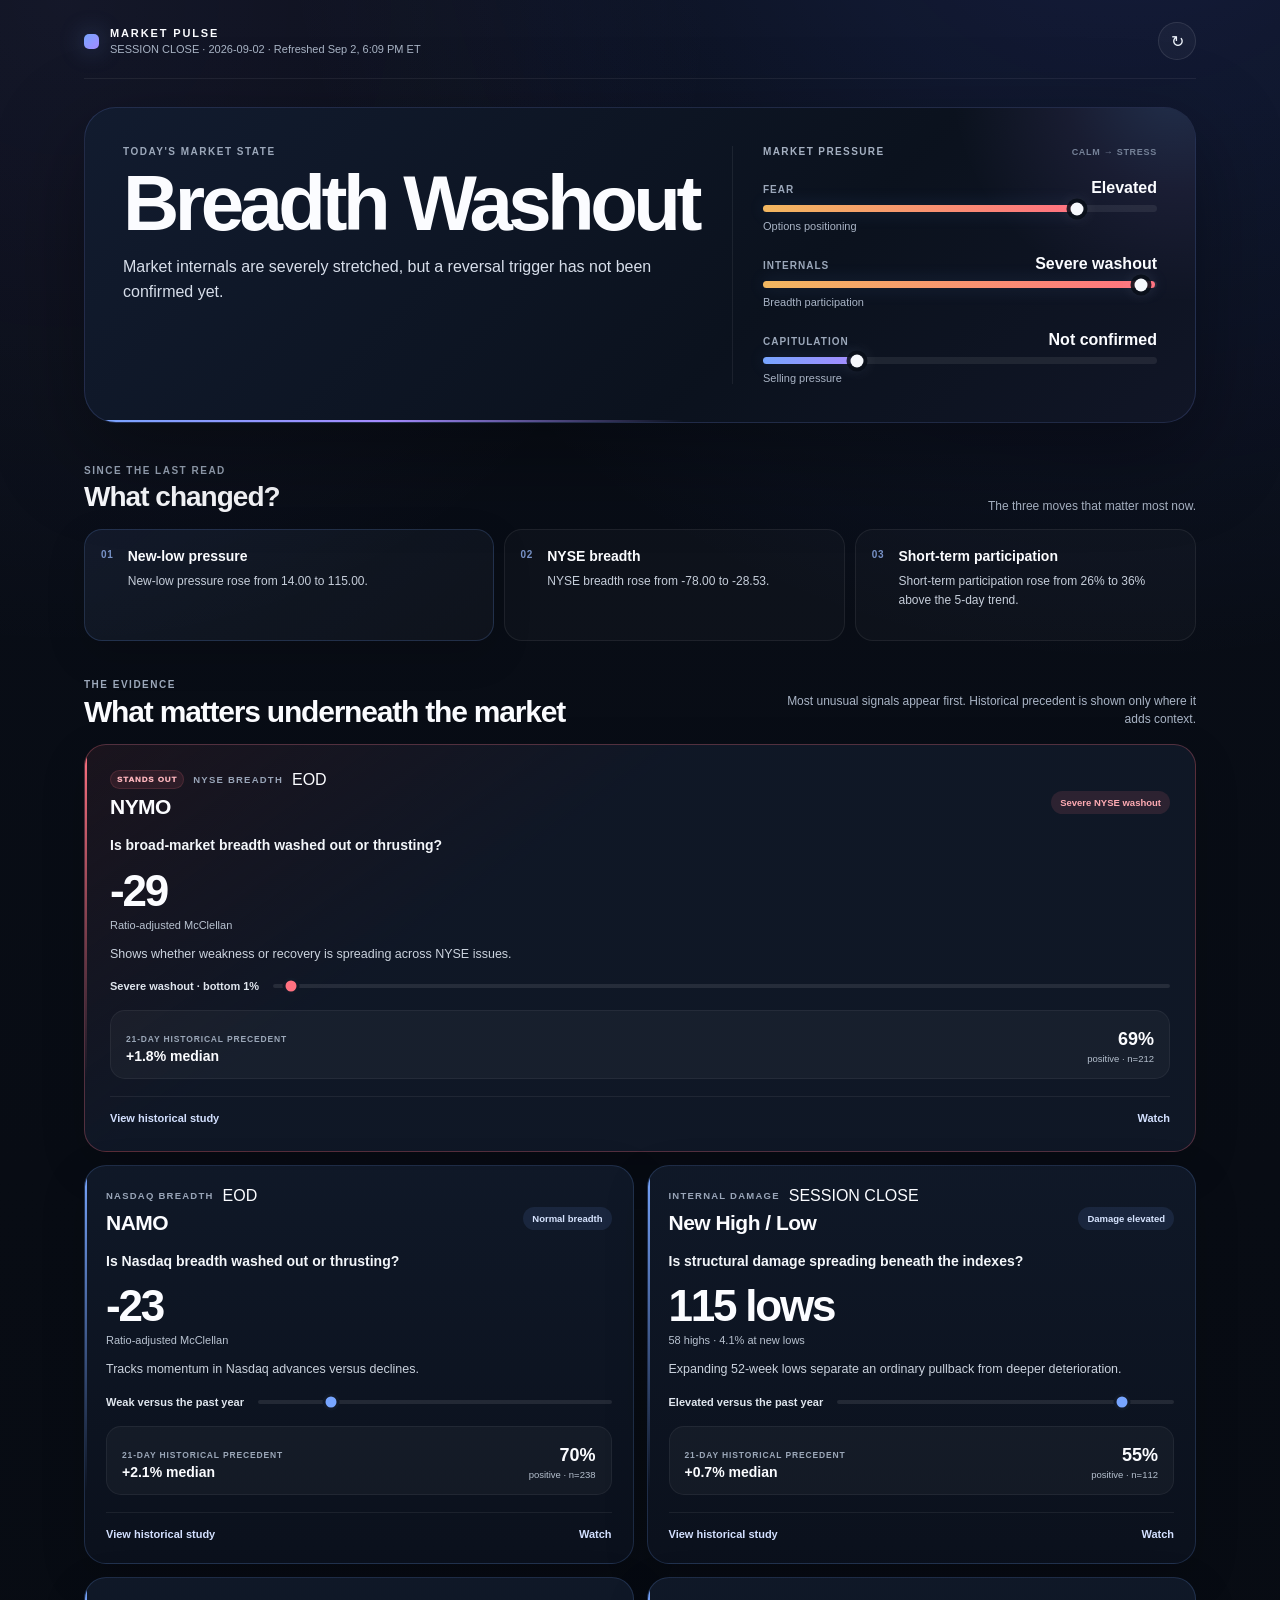
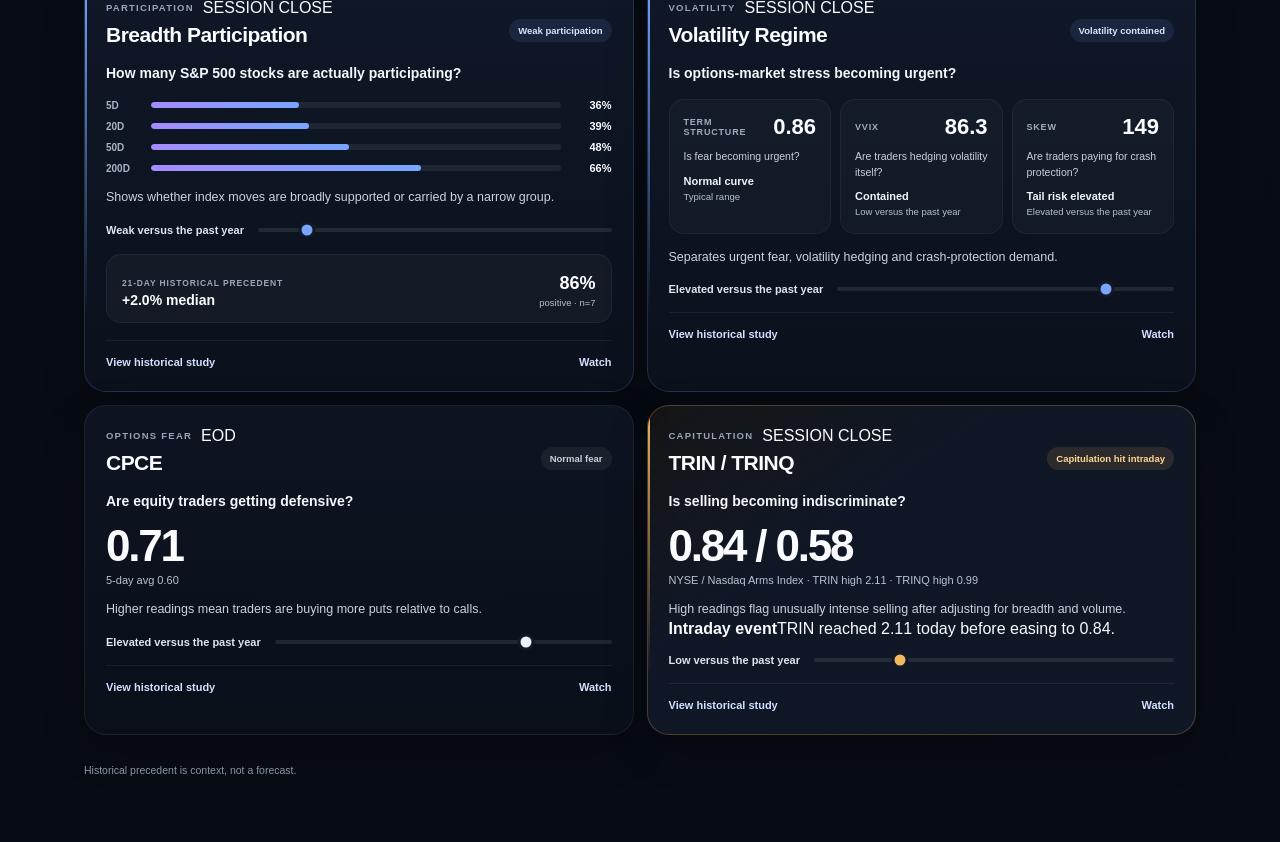
==== index.html @ 2173ebf5 "Show current-session freshness in Market Pulse" ====
<!doctype html>
<html lang="en">
<head>
<meta charset="utf-8">
<meta name="viewport" content="width=device-width,initial-scale=1,viewport-fit=cover">
<meta name="theme-color" content="#080c14">
<title>Market Pulse</title>
<link rel="stylesheet" href="pulse-v5.css?v=3">
</head>
<body>
<div class="shell">
<header class="topbar">
  <div class="brand-wrap">
    <div class="brand-mark" aria-hidden="true"></div>
    <div>
      <div class="brand">MARKET PULSE</div>
      <div id="asOf" class="asof">Loading current-session signal set…</div>
    </div>
  </div>
  <button id="refresh" class="refresh" type="button" aria-label="Refresh market data">↻</button>
</header>

<main>
  <section class="market-core">
    <div class="core-copy">
      <div class="kicker">TODAY'S MARKET STATE</div>
      <h1 id="stateName" class="state-name">Reading market internals…</h1>
      <p id="stateSummary" class="state-summary">Synthesizing fear, breadth and selling pressure.</p>
    </div>
    <div class="core-map-wrap">
      <div class="core-map-head"><span>MARKET PRESSURE</span><small>CALM → STRESS</small></div>
      <div id="pressureMap" class="pressure-map"></div>
    </div>
  </section>

  <section class="change-section">
    <div class="section-head compact-head">
      <div><div class="kicker">SINCE THE LAST READ</div><h2>What changed?</h2></div>
      <p>The three moves that matter most now.</p>
    </div>
    <div id="changedList" class="change-list"></div>
  </section>

  <section class="signals-head">
    <div>
      <div class="kicker">THE EVIDENCE</div>
      <h2>What matters underneath the market</h2>
    </div>
    <p>Most unusual signals appear first. Historical precedent is shown only where it adds context.</p>
  </section>

  <section id="signalBoard" class="signal-board" aria-live="polite"></section>

  <section id="historyDrawer" class="history-drawer" hidden>
    <button id="historyClose" class="history-close" type="button" aria-label="Close historical study">×</button>
    <div class="history-sheet" id="historyContent"></div>
  </section>
</main>

<footer>Historical precedent is context, not a forecast.</footer>
</div>
<script src="pulse-v5.js?v=3" defer></script>
<script src="live-ui.js?v=1" defer></script>
</body>
</html>
---- pulse-v5.css ----
:root{--bg:#080c14;--surface:#0e1522;--surface2:#111b2b;--line:rgba(255,255,255,.10);--line2:rgba(255,255,255,.065);--text:#fbfcff;--soft:#d7deea;--muted:#aab5c6;--faint:#7f8b9d;--blue:#77a5ff;--violet:#a58bff;--cyan:#5ed6e8;--green:#4fd2aa;--amber:#f2b75f;--red:#ff7180;--shadow:0 30px 90px rgba(0,0,0,.34)}*{box-sizing:border-box}html{font-family:Inter,ui-sans-serif,-apple-system,BlinkMacSystemFont,"Segoe UI",sans-serif;background:var(--bg);color:var(--text);-webkit-font-smoothing:antialiased}body{margin:0;min-height:100vh;background:radial-gradient(circle at 88% -8%,rgba(82,109,255,.16),transparent 30%),radial-gradient(circle at 5% 0%,rgba(165,139,255,.075),transparent 24%),linear-gradient(180deg,#090e18 0%,#080c14 48%,#070b12 100%)}button{font:inherit}.shell{width:min(1160px,100%);margin:auto;padding:20px 24px 64px}.topbar{display:flex;justify-content:space-between;align-items:center;padding:2px 0 18px;border-bottom:1px solid var(--line2)}.brand-wrap{display:flex;align-items:center;gap:11px}.brand-mark{width:15px;height:15px;border-radius:5px;background:linear-gradient(135deg,var(--blue),var(--violet));box-shadow:0 0 24px rgba(119,165,255,.36)}.brand{font-size:11px;font-weight:900;letter-spacing:.17em}.asof{font-size:11px;color:var(--muted);margin-top:4px}.refresh{width:38px;height:38px;border-radius:50%;border:1px solid var(--line);background:rgba(255,255,255,.035);color:#eef3fb;cursor:pointer}.refresh:hover{background:rgba(255,255,255,.075)}.kicker{font-size:10px;font-weight:900;letter-spacing:.15em;color:#9ca8ba;text-transform:uppercase}.market-core{position:relative;display:grid;grid-template-columns:minmax(0,1.15fr) minmax(330px,.85fr);gap:34px;margin:28px 0 18px;padding:38px;border:1px solid rgba(130,157,255,.17);border-radius:32px;background:linear-gradient(135deg,rgba(18,28,48,.98),rgba(11,18,30,.99) 62%,rgba(17,22,39,.98));box-shadow:var(--shadow);overflow:hidden}.market-core:before{content:"";position:absolute;width:460px;height:460px;border-radius:50%;right:-210px;top:-260px;background:radial-gradient(circle,rgba(119,165,255,.20),rgba(165,139,255,.08) 35%,transparent 69%);pointer-events:none}.market-core:after{content:"";position:absolute;left:0;bottom:0;width:54%;height:2px;background:linear-gradient(90deg,var(--blue),var(--violet),transparent)}.core-copy,.core-map-wrap{position:relative;z-index:1}.state-name{margin:10px 0 14px;font-size:clamp(48px,6.6vw,78px);line-height:.93;letter-spacing:-.058em;font-weight:790;max-width:720px}.state-summary{margin:0;max-width:700px;color:#d7deea;font-size:16px;line-height:1.6}.core-map-wrap{align-self:center;padding-left:30px;border-left:1px solid var(--line2)}.core-map-head{display:flex;justify-content:space-between;align-items:center;margin-bottom:22px}.core-map-head>span{font-size:10px;font-weight:900;letter-spacing:.14em;color:#a5b0c1}.core-map-head small{font-size:9px;font-weight:800;letter-spacing:.08em;color:#758197}.pressure-map{display:grid;gap:23px}.pressure-dim{display:grid;gap:8px}.pressure-line{display:flex;justify-content:space-between;gap:18px;align-items:baseline}.pressure-line span{font-size:10px;font-weight:900;letter-spacing:.10em;color:#9ca8ba}.pressure-line strong{font-size:16px;font-weight:800}.pressure-track{position:relative;height:7px;border-radius:999px;background:rgba(255,255,255,.075)}.pressure-track i{position:absolute;inset:0 auto 0 0;border-radius:inherit;background:linear-gradient(90deg,var(--blue),var(--violet));box-shadow:0 0 18px rgba(119,165,255,.16)}.pressure-dim.hot .pressure-track i{background:linear-gradient(90deg,var(--amber),var(--red))}.pressure-dim.warm .pressure-track i{background:linear-gradient(90deg,var(--blue),var(--amber))}.pressure-track b{position:absolute;top:50%;width:13px;height:13px;border-radius:50%;transform:translate(-50%,-50%);background:#f6f8fc;box-shadow:0 0 0 4px rgba(9,14,24,.88),0 0 18px rgba(255,255,255,.22)}.pressure-dim small{font-size:11px;color:var(--muted)}.change-section{margin:0 0 34px;padding:24px 0 4px}.section-head{display:flex;justify-content:space-between;align-items:end;gap:24px;margin-bottom:16px}.section-head h2{margin:5px 0 0;font-size:28px;letter-spacing:-.035em}.section-head p{margin:0;color:var(--muted);font-size:12px}.change-list{display:grid;grid-template-columns:1.2fr 1fr 1fr;gap:10px}.change-row{display:flex;gap:14px;min-height:112px;padding:17px 16px;border:1px solid var(--line2);border-radius:18px;background:rgba(255,255,255,.025)}.change-row.primary-change{border-color:rgba(119,165,255,.18);background:linear-gradient(145deg,rgba(119,165,255,.075),rgba(255,255,255,.026));box-shadow:0 14px 38px rgba(0,0,0,.15)}.change-index{font-size:10px;font-weight:900;letter-spacing:.08em;color:#7892c7;padding-top:2px}.change-row strong{display:block;font-size:14px;line-height:1.32}.change-row p{margin:7px 0 0;color:#c6ceda;font-size:12px;line-height:1.55}.signals-head{display:flex;justify-content:space-between;align-items:end;gap:24px;margin:6px 0 15px}.signals-head h2{margin:5px 0 0;font-size:30px;letter-spacing:-.04em}.signals-head p{margin:0;max-width:430px;color:var(--muted);font-size:12px;line-height:1.55;text-align:right}.signal-board{display:grid;grid-template-columns:repeat(2,minmax(0,1fr));gap:13px}.signal-module{position:relative;padding:21px;border:1px solid var(--line2);border-radius:22px;background:linear-gradient(180deg,rgba(16,25,41,.96),rgba(11,17,29,.98));overflow:hidden;box-shadow:0 15px 45px rgba(0,0,0,.16);transition:transform .2s ease,border-color .2s ease,background .2s ease}.signal-module:hover{transform:translateY(-1px);border-color:var(--line)}.signal-module.normal{background:linear-gradient(180deg,rgba(15,23,37,.82),rgba(10,16,27,.90))}.signal-module.watch{border-color:rgba(119,165,255,.18)}.signal-module.extreme{border-color:rgba(242,183,95,.25);background:linear-gradient(145deg,rgba(242,183,95,.065),rgba(16,24,39,.97) 36%)}.signal-module.severe{border-color:rgba(255,113,128,.28);background:linear-gradient(145deg,rgba(255,113,128,.075),rgba(16,24,39,.97) 36%)}.signal-module[data-rank="0"].severe,.signal-module[data-rank="0"].extreme{grid-column:1/-1;padding:25px}.signal-module:after{content:"";position:absolute;left:0;top:0;bottom:0;width:2px;background:transparent}.signal-module.watch:after{background:linear-gradient(var(--blue),transparent 82%)}.signal-module.extreme:after{background:linear-gradient(var(--amber),transparent 82%)}.signal-module.severe:after{background:linear-gradient(var(--red),transparent 82%)}.module-topline{min-height:18px;display:flex;align-items:center;gap:9px;margin-bottom:2px}.module-label{font-size:9.5px;font-weight:900;letter-spacing:.13em;color:#99a5b8;text-transform:uppercase}.priority-tag{font-size:8px;font-weight:950;letter-spacing:.11em;color:#ffe0a5;padding:4px 6px;border-radius:999px;background:rgba(242,183,95,.10);border:1px solid rgba(242,183,95,.13)}.severe .priority-tag{color:#ffb7be;background:rgba(255,113,128,.10);border-color:rgba(255,113,128,.14)}.module-head{display:flex;justify-content:space-between;align-items:flex-start;gap:14px}.module-head h3{margin:4px 0 0;font-size:21px;letter-spacing:-.025em}.module-state{font-size:9.5px;font-weight:900;padding:6px 9px;border-radius:999px;background:rgba(255,255,255,.055);color:#c6d0dd;white-space:nowrap}.module-state.watch{background:rgba(119,165,255,.11);color:#d7e4ff}.module-state.extreme{background:rgba(242,183,95,.12);color:#ffd793}.module-state.severe{background:rgba(255,113,128,.12);color:#ffabb3}.module-question{margin-top:17px;color:#f3f6fa;font-size:14px;font-weight:760;line-height:1.4}.signal-reading{margin-top:15px}.signal-reading strong{display:block;font-size:44px;line-height:.93;letter-spacing:-.05em}.signal-reading span{display:block;margin-top:7px;color:#b9c3d1;font-size:11px}.module-insight{margin:14px 0 0;color:#cbd3de;font-size:12.5px;line-height:1.55}.rarity{display:grid;grid-template-columns:auto 1fr;gap:14px;align-items:center;margin-top:16px}.rarity span{font-size:11px;font-weight:800;color:#e0e6ee}.rarity i{position:relative;height:4px;border-radius:999px;background:rgba(255,255,255,.09)}.rarity b{position:absolute;top:50%;width:11px;height:11px;border-radius:50%;transform:translate(-50%,-50%);background:#edf3fb;box-shadow:0 0 0 3px #111927}.watch .rarity b{background:var(--blue)}.extreme .rarity b{background:var(--amber)}.severe .rarity b{background:var(--red)}.precedent-teaser{display:grid;grid-template-columns:1fr auto;align-items:end;gap:14px;margin-top:18px;padding:14px 15px;border-radius:15px;background:rgba(255,255,255,.035);border:1px solid rgba(255,255,255,.055)}.precedent-teaser span{display:block;font-size:8.5px;font-weight:900;letter-spacing:.10em;color:#9ba7b8}.precedent-teaser strong{display:block;margin-top:4px;font-size:14px}.precedent-hit{text-align:right}.precedent-hit strong{font-size:18px}.precedent-hit small{display:block;margin-top:3px;font-size:9.5px;color:#b5c0ce}.module-actions{display:flex;justify-content:space-between;gap:14px;margin-top:17px;padding-top:13px;border-top:1px solid var(--line2)}.module-actions button{border:0;background:transparent;padding:2px 0;color:#d3e0ff;font-size:11px;font-weight:850;cursor:pointer}.module-actions button:hover{color:#fff}.watch-action.active{color:var(--green)}.breadth-ladder{display:grid;gap:9px;margin-top:16px}.breadth-ladder>div{display:grid;grid-template-columns:36px 1fr 42px;gap:9px;align-items:center}.breadth-ladder span{font-size:10px;font-weight:800;color:#a8b3c3}.breadth-ladder strong{text-align:right;font-size:11px}.mini-track{height:6px;border-radius:999px;background:rgba(255,255,255,.075);overflow:hidden}.mini-track i{display:block;height:100%;border-radius:inherit;background:linear-gradient(90deg,var(--violet),var(--blue))}.vol-cells{display:grid;grid-template-columns:repeat(3,1fr);gap:9px;margin-top:16px}.vol-cell{padding:14px;border-radius:15px;background:rgba(255,255,255,.028);border:1px solid rgba(255,255,255,.05)}.vol-cell-top{display:flex;justify-content:space-between;gap:10px;align-items:center}.vol-cell-top span{font-size:9px;font-weight:900;letter-spacing:.09em;color:#a0acbd}.vol-cell-top strong{font-size:22px}.vol-copy p{margin:9px 0 10px;color:#c7d0dc;font-size:10.5px;line-height:1.45}.vol-state{font-size:11px;font-weight:850;color:#f1f4f8}.vol-cell small{display:block;margin-top:4px;color:#b6c0ce;font-size:9.5px;line-height:1.35}.history-drawer{position:fixed;inset:0;z-index:50;padding:18px;overflow:auto;background:rgba(4,7,12,.80);backdrop-filter:blur(13px)}.history-sheet{width:min(920px,100%);margin:56px auto 28px;padding:28px;border:1px solid var(--line);border-radius:26px;background:#101827;box-shadow:0 35px 100px rgba(0,0,0,.52)}.history-close{position:fixed;top:17px;right:17px;width:40px;height:40px;border-radius:50%;border:1px solid var(--line);background:#141d2d;color:#fff;cursor:pointer}.drawer-kicker,.study-kicker{font-size:9px;font-weight:900;letter-spacing:.14em;color:#a0acbd}.history-sheet h2{margin:7px 0 8px;font-size:36px;letter-spacing:-.04em}.drawer-intro,.study-block>p{color:#c4ccd8;font-size:12px;line-height:1.6}.study-block{margin-top:24px;padding-top:22px;border-top:1px solid var(--line)}.study-grid{display:grid;grid-template-columns:repeat(4,1fr);gap:10px;margin-top:14px}.study-cell{padding:14px;border-radius:15px;background:rgba(255,255,255,.035);border:1px solid rgba(255,255,255,.06)}.study-cell span,.study-cell small{display:block}.study-cell span{font-size:8.5px;font-weight:900;letter-spacing:.09em;color:#a4afc0}.study-cell strong{display:block;margin:7px 0;font-size:24px}.study-cell small{margin-top:3px;color:#b7c1cf;font-size:9.5px;line-height:1.5}.episode-note{margin-top:12px;color:#98a5b7;font-size:9.5px}.drawer-open{overflow:hidden}footer{padding:28px 0 0;color:#8f9bac;font-size:10.5px;line-height:1.5}@media(max-width:880px){.market-core{grid-template-columns:1fr;gap:26px}.core-map-wrap{padding:24px 0 0;border-left:0;border-top:1px solid var(--line2)}.change-list{grid-template-columns:1fr}.signal-board{grid-template-columns:1fr}.signal-module[data-rank="0"].severe,.signal-module[data-rank="0"].extreme{grid-column:auto}.signals-head{align-items:flex-start;flex-direction:column;gap:8px}.signals-head p{text-align:left}}@media(max-width:680px){.shell{padding:14px 12px 44px}.topbar{padding-bottom:14px}.market-core{margin-top:16px;padding:23px 18px 21px;border-radius:23px;gap:23px}.state-name{font-size:46px;margin-top:9px}.state-summary{font-size:14px;line-height:1.55}.core-map-wrap{padding-top:20px}.core-map-head{margin-bottom:18px}.pressure-map{gap:18px}.pressure-line strong{font-size:15px}.pressure-dim small{font-size:10.5px}.change-section{margin-bottom:26px;padding-top:18px}.compact-head{align-items:flex-start;flex-direction:column;gap:4px}.section-head h2{font-size:26px}.section-head p{font-size:11px}.change-list{gap:8px}.change-row{min-height:auto;padding:13px 12px;border-radius:15px}.change-row strong{font-size:13.5px}.change-row p{font-size:11.5px;margin-top:5px}.signals-head{margin-bottom:12px}.signals-head h2{font-size:25px;line-height:1.08}.signals-head p{font-size:11.5px}.signal-board{gap:10px}.signal-module,.signal-module[data-rank="0"].severe,.signal-module[data-rank="0"].extreme{padding:17px 15px;border-radius:19px}.module-head h3{font-size:20px}.module-state{font-size:9px;padding:6px 8px}.module-question{font-size:13.5px;margin-top:14px}.signal-reading{margin-top:14px}.signal-reading strong{font-size:40px}.signal-reading span{font-size:10.5px}.module-insight{font-size:12px;line-height:1.5}.rarity{grid-template-columns:1fr;gap:8px}.rarity span{font-size:10.5px}.precedent-teaser{padding:12px}.precedent-teaser strong{font-size:13px}.vol-cells{grid-template-columns:1fr;gap:0;border-top:1px solid var(--line2);border-bottom:1px solid var(--line2)}.vol-cell{display:grid;grid-template-columns:1fr;padding:14px 0;border:0;border-radius:0;background:transparent}.vol-cell+.vol-cell{border-top:1px solid var(--line2)}.vol-cell-top span{font-size:9px}.vol-cell-top strong{font-size:23px}.vol-copy p{margin:6px 0 7px;font-size:11px}.vol-state{font-size:11.5px}.vol-cell small{font-size:10px}.module-actions button{font-size:11px}.history-drawer{padding:8px}.history-sheet{margin-top:50px;padding:20px 14px;border-radius:20px}.history-sheet h2{font-size:30px}.study-grid{grid-template-columns:repeat(2,1fr)}footer{padding-top:22px;font-size:10px}}
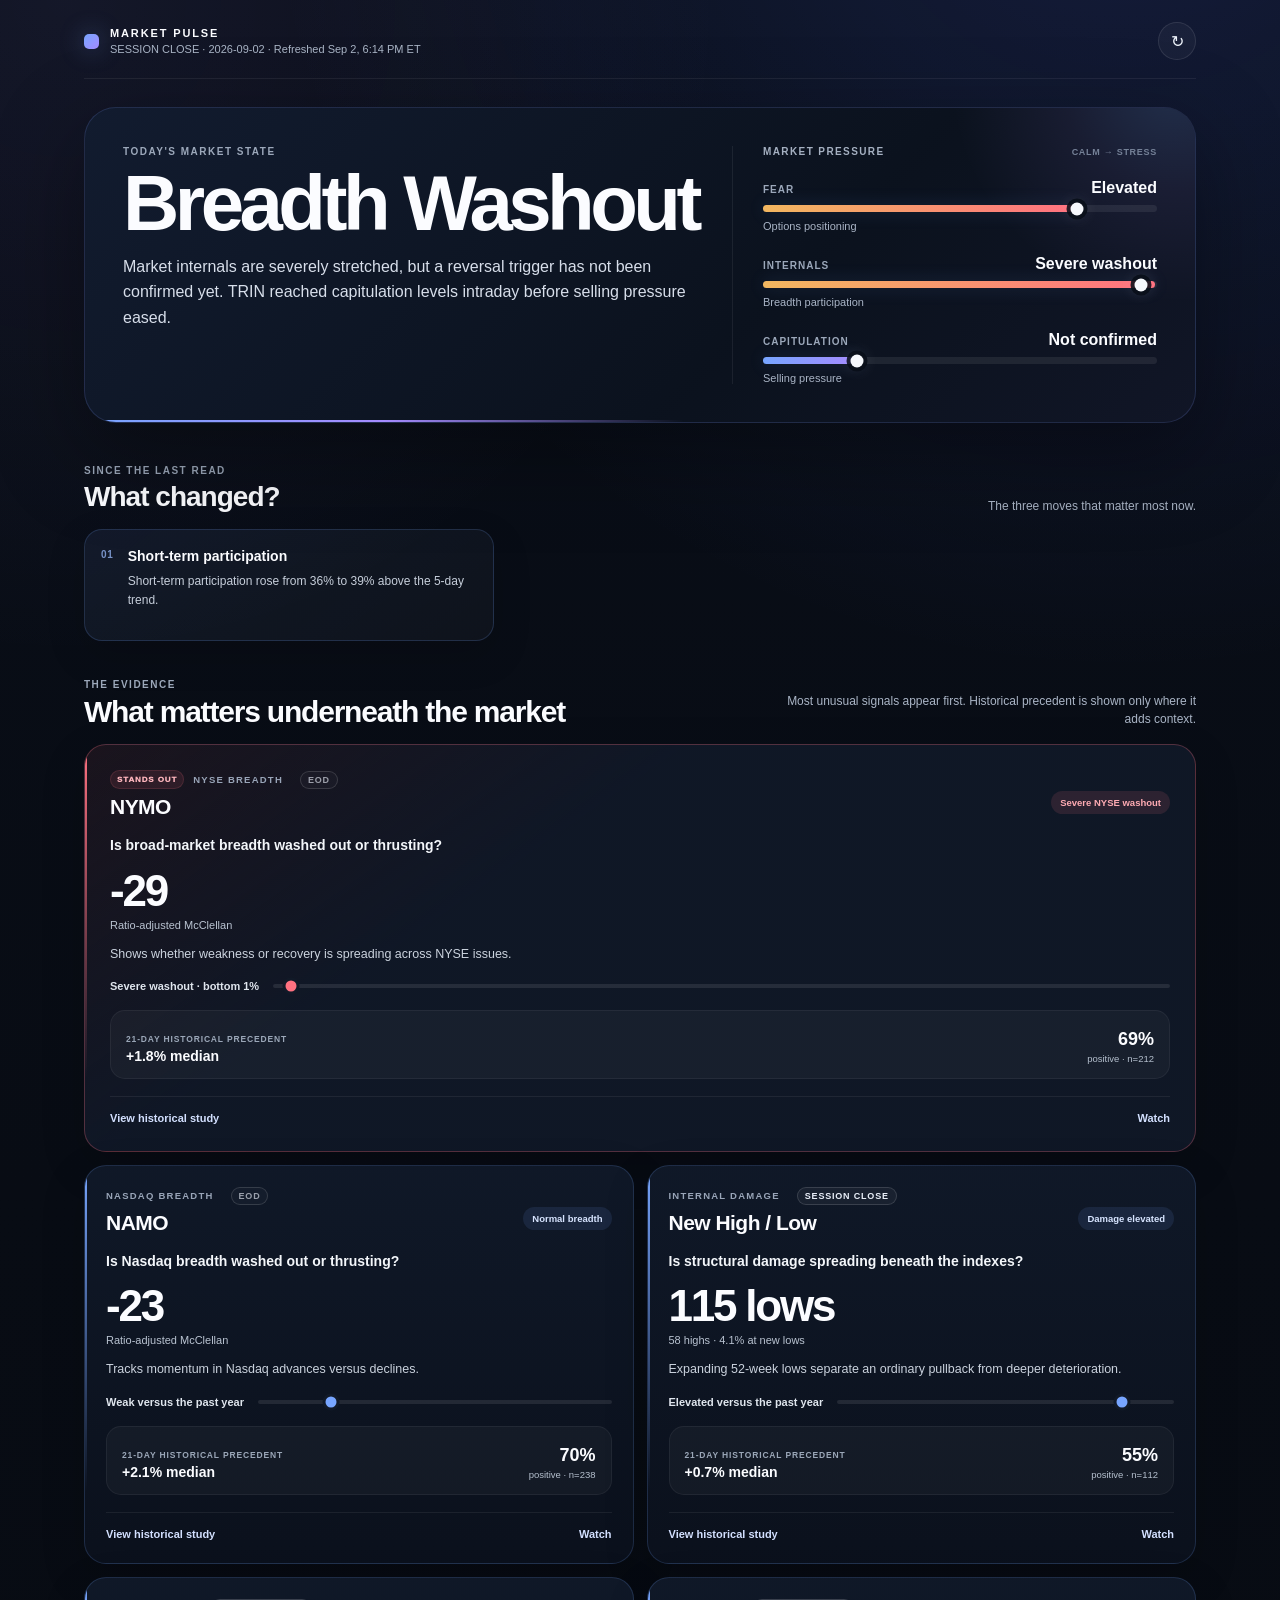
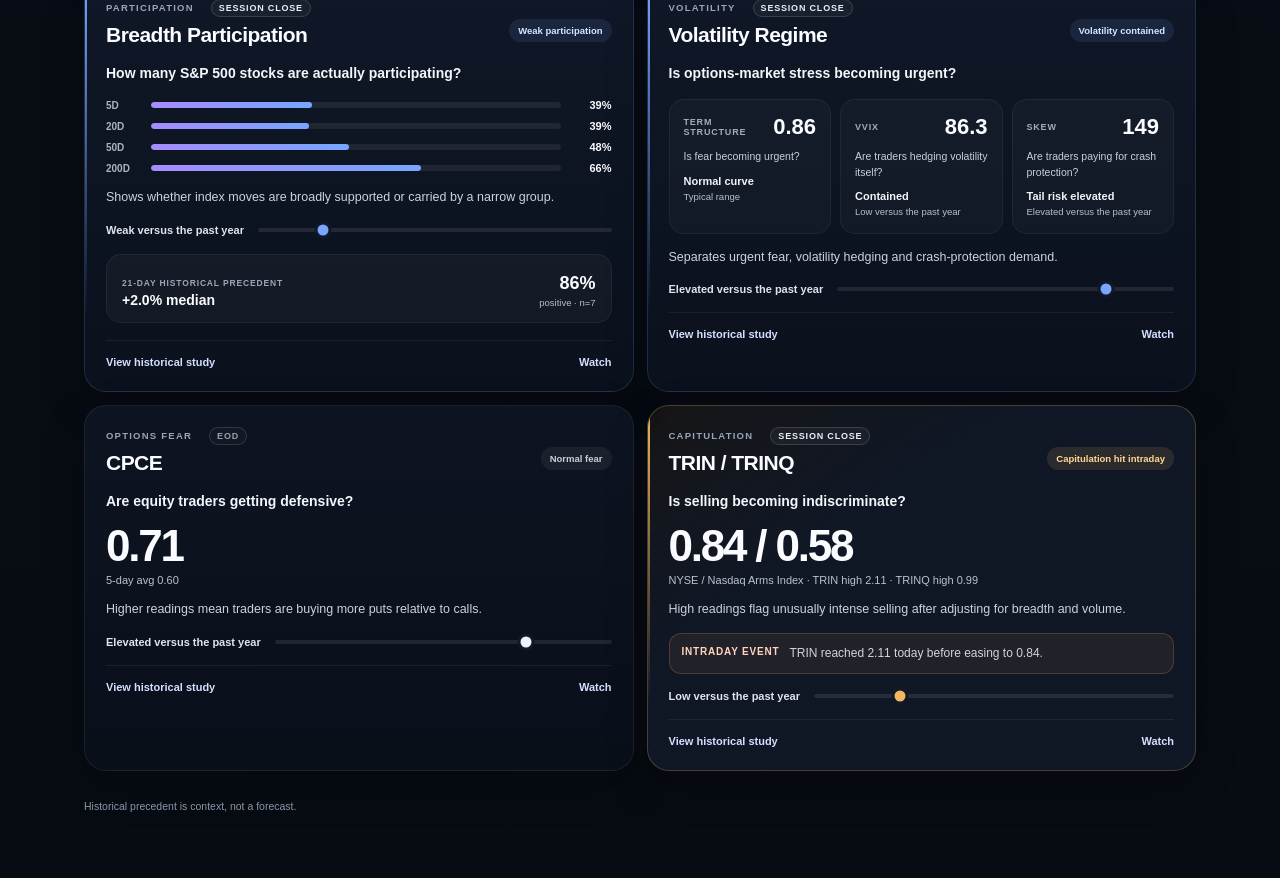
==== commit 803ac0a7: "Add configurable Cloudflare live endpoint" ====
--- a/index.html
+++ b/index.html
@@ -4,6 +4,7 @@
 <meta charset="utf-8">
 <meta name="viewport" content="width=device-width,initial-scale=1,viewport-fit=cover">
 <meta name="theme-color" content="#080c14">
+<meta name="market-pulse-live-endpoint" content="">
 <title>Market Pulse</title>
 <link rel="stylesheet" href="pulse-v5.css?v=3">
 </head>
@@ -60,6 +61,6 @@
 <footer>Historical precedent is context, not a forecast.</footer>
 </div>
 <script src="pulse-v5.js?v=3" defer></script>
-<script src="live-ui.js?v=1" defer></script>
+<script src="live-ui.js?v=2" defer></script>
 </body>
 </html>
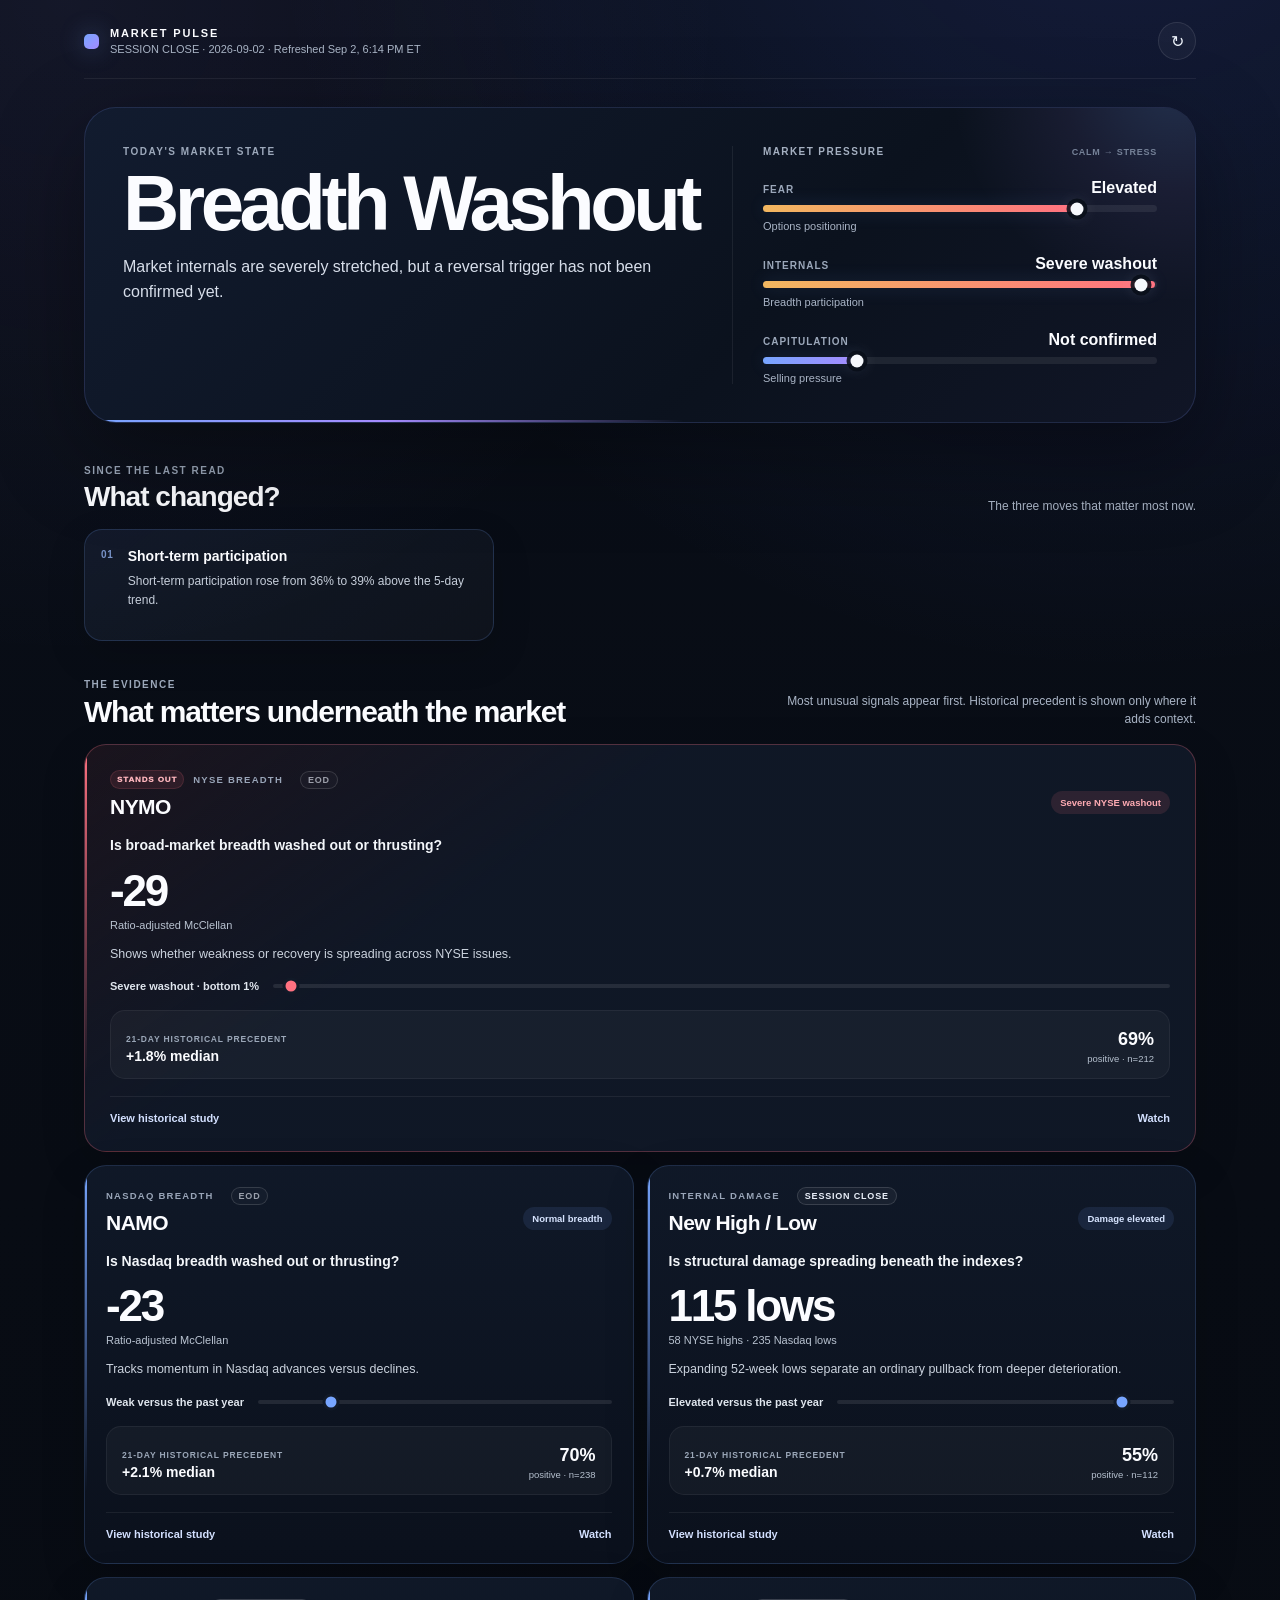
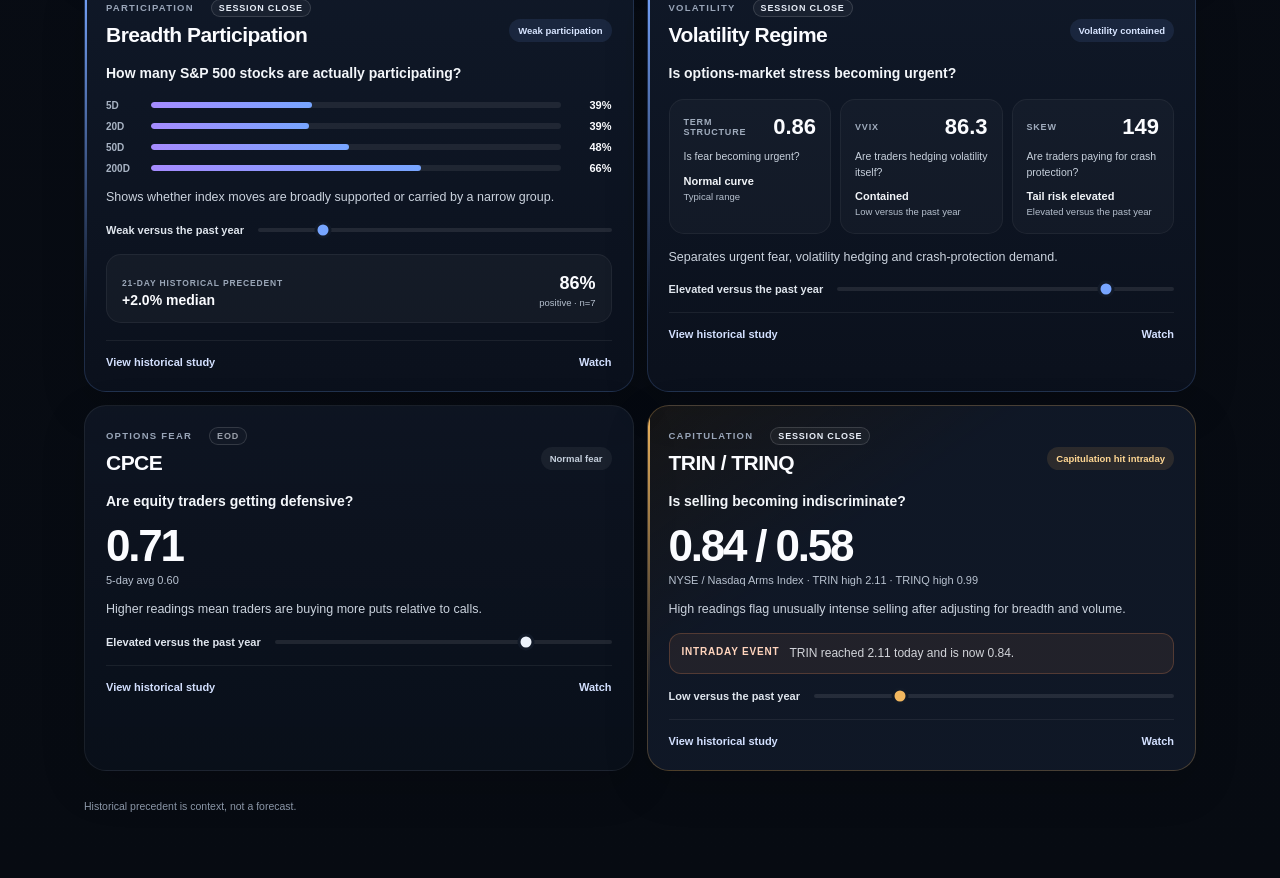
==== commit b896edc6: "Wire Cloudflare live market endpoint" ====
--- a/index.html
+++ b/index.html
@@ -4,7 +4,7 @@
 <meta charset="utf-8">
 <meta name="viewport" content="width=device-width,initial-scale=1,viewport-fit=cover">
 <meta name="theme-color" content="#080c14">
-<meta name="market-pulse-live-endpoint" content="">
+<meta name="market-pulse-live-endpoint" content="https://market-pulse.arjunthak.workers.dev">
 <title>Market Pulse</title>
 <link rel="stylesheet" href="pulse-v5.css?v=3">
 </head>
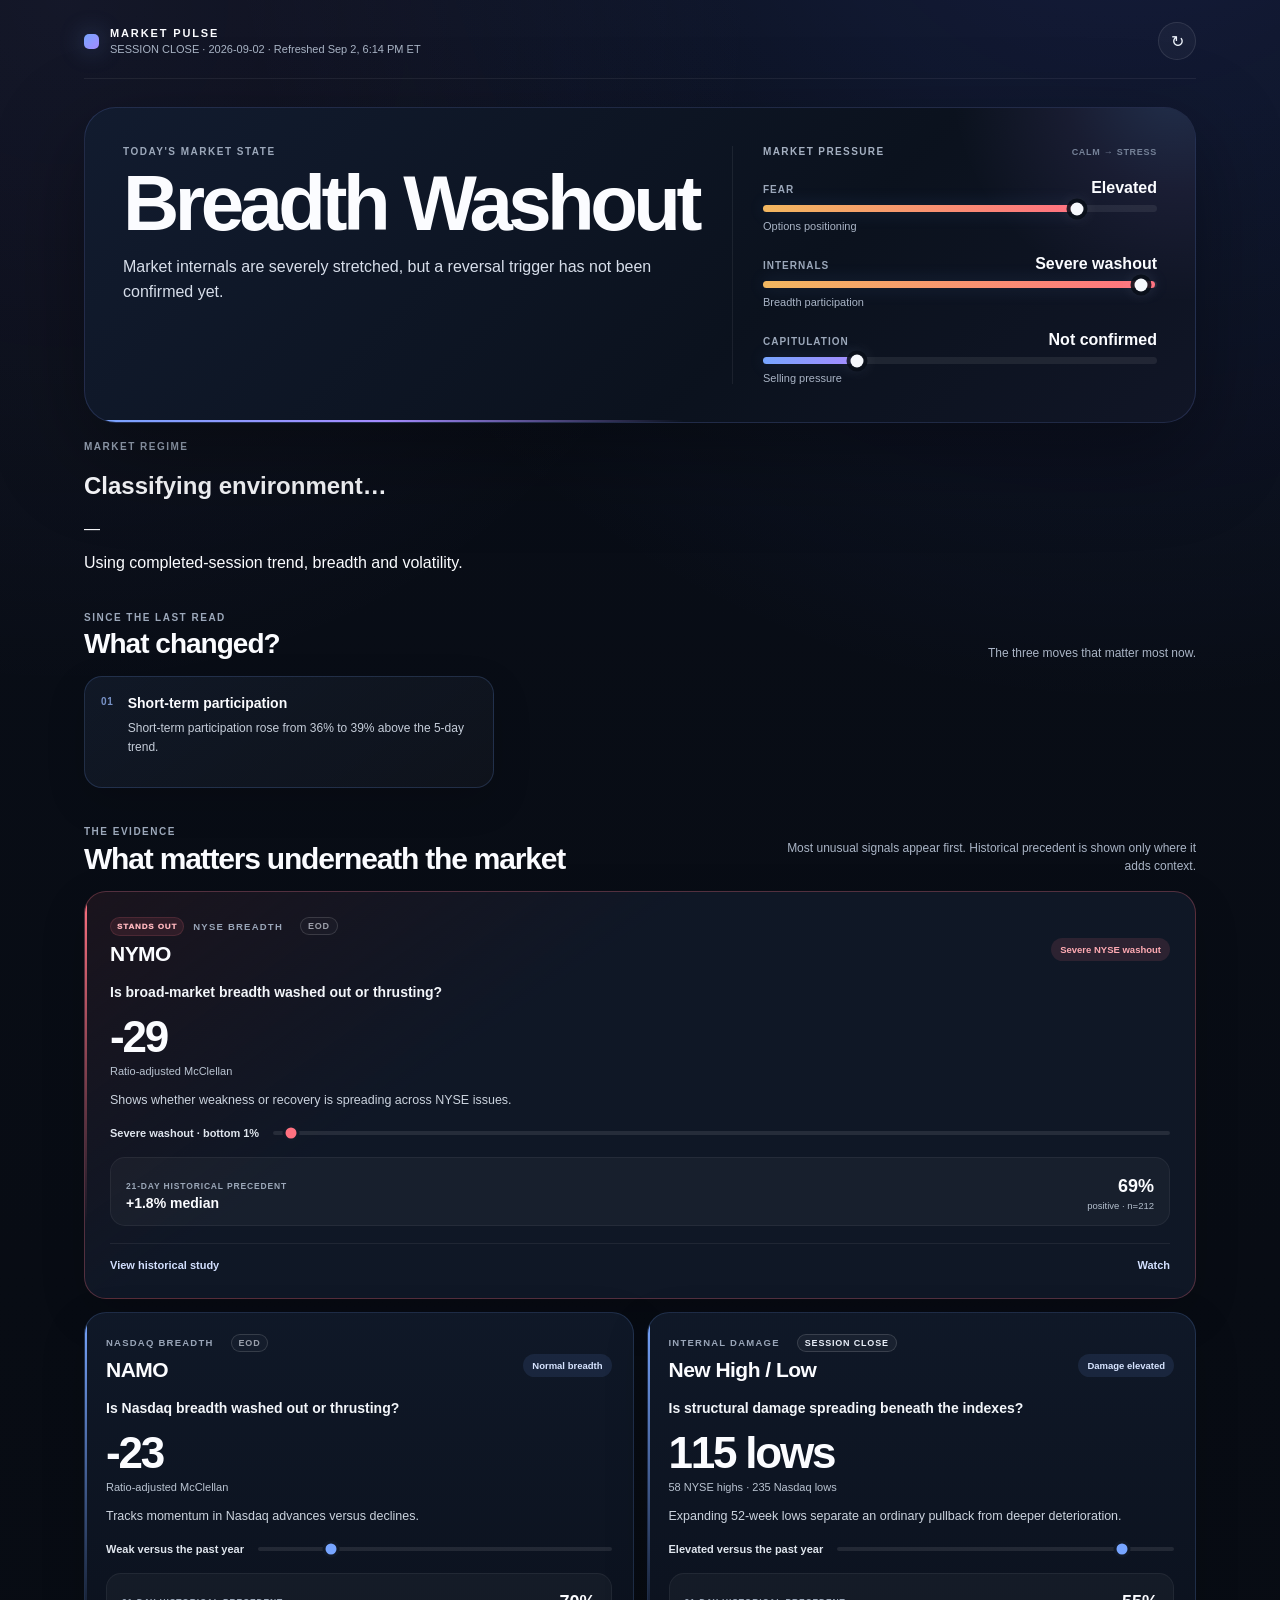
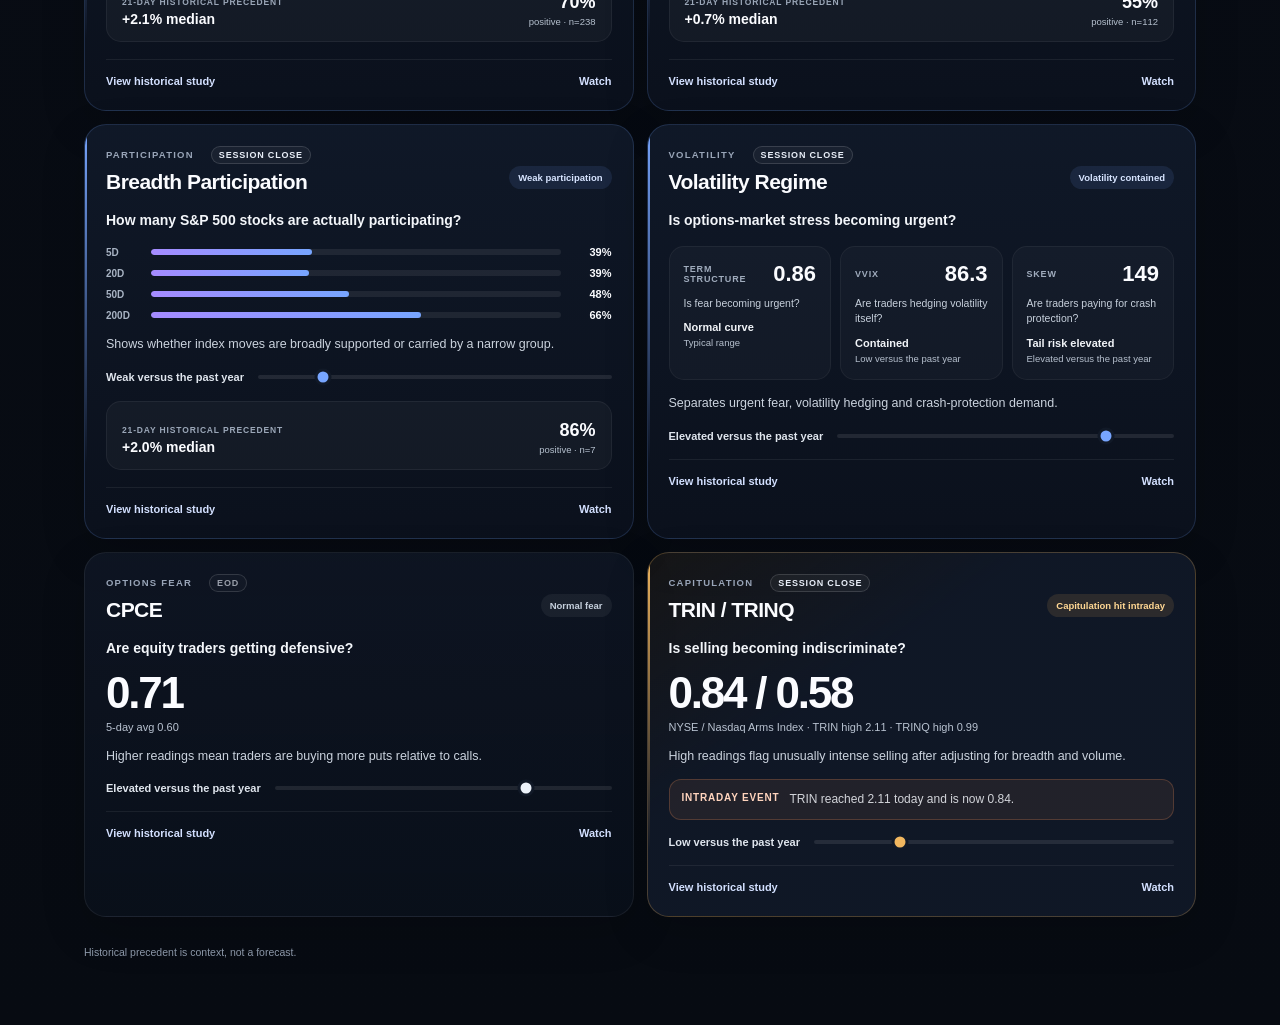
==== commit 988d5da7: "Add compact Market Regime panel" ====
--- a/index.html
+++ b/index.html
@@ -4,9 +4,10 @@
 <meta charset="utf-8">
 <meta name="viewport" content="width=device-width,initial-scale=1,viewport-fit=cover">
 <meta name="theme-color" content="#080c14">
-<meta name="market-pulse-live-endpoint" content="https://market-pulse.arjunthak.workers.dev">
+<meta name="market-pulse-live-endpoint" content="/api/live">
 <title>Market Pulse</title>
 <link rel="stylesheet" href="pulse-v5.css?v=3">
+<link rel="stylesheet" href="market-regime.css?v=1">
 </head>
 <body>
 <div class="shell">
@@ -32,6 +33,19 @@
       <div class="core-map-head"><span>MARKET PRESSURE</span><small>CALM → STRESS</small></div>
       <div id="pressureMap" class="pressure-map"></div>
     </div>
+  </section>
+
+  <section id="regimePanel" class="regime-panel" aria-live="polite">
+    <div class="regime-main">
+      <div class="kicker">MARKET REGIME</div>
+      <div class="regime-title-row">
+        <h2 id="regimeName">Classifying environment…</h2>
+        <span id="regimeConfidence" class="regime-confidence">—</span>
+      </div>
+      <p id="regimeInterpretation">Using completed-session trend, breadth and volatility.</p>
+      <div id="regimeMeta" class="regime-meta"></div>
+    </div>
+    <div id="regimeBuckets" class="regime-buckets"></div>
   </section>
 
   <section class="change-section">
@@ -61,6 +75,7 @@
 <footer>Historical precedent is context, not a forecast.</footer>
 </div>
 <script src="pulse-v5.js?v=3" defer></script>
+<script src="market-regime.js?v=1" defer></script>
 <script src="live-ui.js?v=2" defer></script>
 </body>
-</html>
+</html>
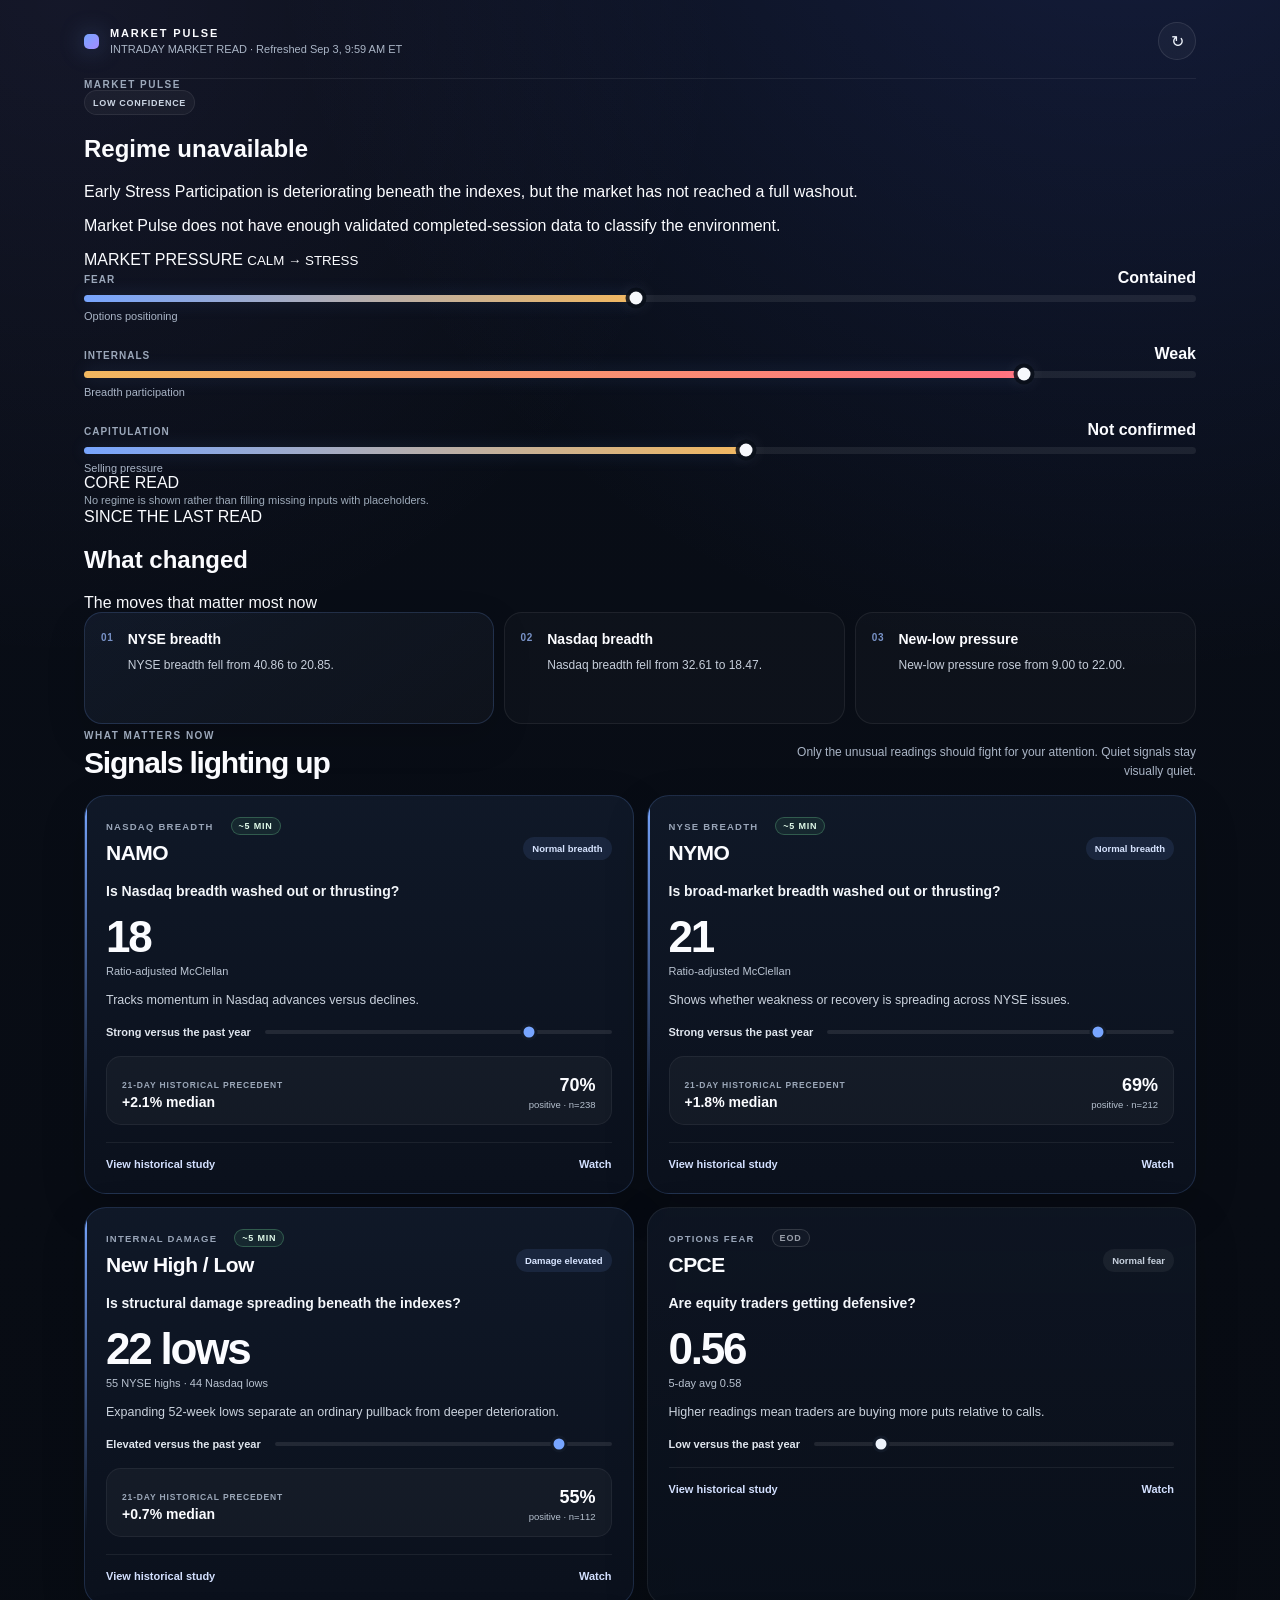
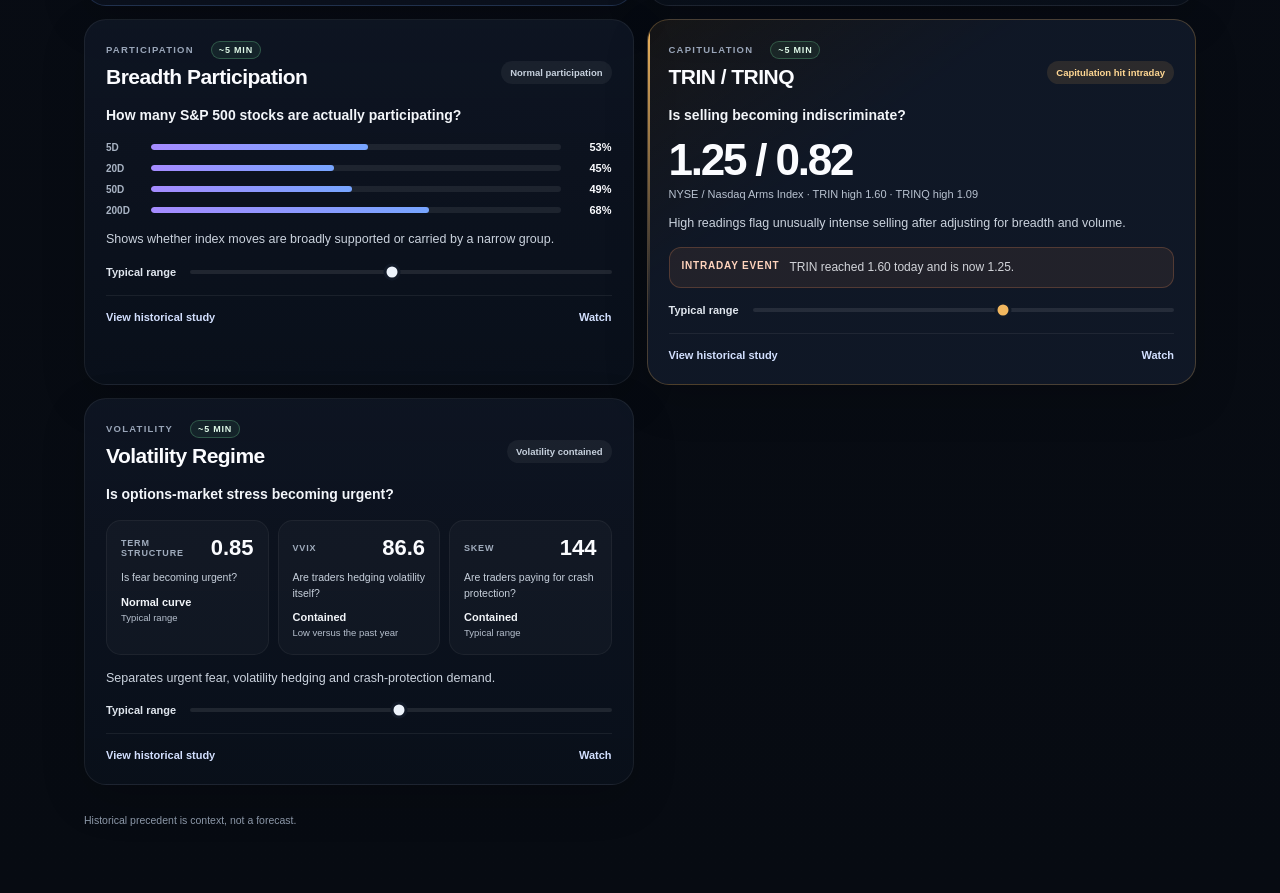
==== commit 105a1556: "Unify Market Pulse command center layout" ====
--- a/index.html
+++ b/index.html
@@ -3,11 +3,11 @@
 <head>
 <meta charset="utf-8">
 <meta name="viewport" content="width=device-width,initial-scale=1,viewport-fit=cover">
-<meta name="theme-color" content="#080c14">
+<meta name="theme-color" content="#070a0f">
 <meta name="market-pulse-live-endpoint" content="/api/live">
 <title>Market Pulse</title>
-<link rel="stylesheet" href="pulse-v5.css?v=3">
-<link rel="stylesheet" href="market-regime.css?v=1">
+<link rel="stylesheet" href="pulse-v5.css?v=4">
+<link rel="stylesheet" href="market-regime.css?v=2">
 </head>
 <body>
 <div class="shell">
@@ -23,45 +23,53 @@
 </header>
 
 <main>
-  <section class="market-core">
-    <div class="core-copy">
-      <div class="kicker">TODAY'S MARKET STATE</div>
-      <h1 id="stateName" class="state-name">Reading market internals…</h1>
-      <p id="stateSummary" class="state-summary">Synthesizing fear, breadth and selling pressure.</p>
-    </div>
-    <div class="core-map-wrap">
-      <div class="core-map-head"><span>MARKET PRESSURE</span><small>CALM → STRESS</small></div>
-      <div id="pressureMap" class="pressure-map"></div>
-    </div>
-  </section>
-
-  <section id="regimePanel" class="regime-panel" aria-live="polite">
-    <div class="regime-main">
-      <div class="kicker">MARKET REGIME</div>
-      <div class="regime-title-row">
-        <h2 id="regimeName">Classifying environment…</h2>
+  <section class="command-center" aria-label="Market Pulse command center">
+    <div class="command-copy">
+      <div class="command-eyebrow-row">
+        <div class="kicker">MARKET PULSE</div>
         <span id="regimeConfidence" class="regime-confidence">—</span>
       </div>
-      <p id="regimeInterpretation">Using completed-session trend, breadth and volatility.</p>
+      <h1 id="regimeName" class="command-title">Classifying environment…</h1>
+      <div class="command-state-row">
+        <span id="stateName" class="state-pill">Reading market state…</span>
+        <span class="state-divider" aria-hidden="true"></span>
+        <span id="stateSummary" class="command-summary">Synthesizing market internals.</span>
+      </div>
+      <p id="regimeInterpretation" class="command-interpretation">Using completed-session trend, breadth and volatility.</p>
       <div id="regimeMeta" class="regime-meta"></div>
     </div>
-    <div id="regimeBuckets" class="regime-buckets"></div>
-  </section>
 
-  <section class="change-section">
-    <div class="section-head compact-head">
-      <div><div class="kicker">SINCE THE LAST READ</div><h2>What changed?</h2></div>
-      <p>The three moves that matter most now.</p>
+    <div class="command-pressure">
+      <div class="command-pressure-head">
+        <span>MARKET PRESSURE</span>
+        <small>CALM → STRESS</small>
+      </div>
+      <div id="pressureMap" class="pressure-map pulse-strip"></div>
     </div>
-    <div id="changedList" class="change-list"></div>
+
+    <div class="command-buckets-wrap">
+      <div class="command-section-label">CORE READ</div>
+      <div id="regimeBuckets" class="regime-buckets"></div>
+    </div>
+
+    <div class="command-change-wrap">
+      <div class="command-change-head">
+        <div>
+          <div class="command-section-label">SINCE THE LAST READ</div>
+          <h2>What changed</h2>
+        </div>
+        <span>The moves that matter most now</span>
+      </div>
+      <div id="changedList" class="change-list"></div>
+    </div>
   </section>
 
   <section class="signals-head">
     <div>
-      <div class="kicker">THE EVIDENCE</div>
-      <h2>What matters underneath the market</h2>
+      <div class="kicker">WHAT MATTERS NOW</div>
+      <h2>Signals lighting up</h2>
     </div>
-    <p>Most unusual signals appear first. Historical precedent is shown only where it adds context.</p>
+    <p>Only the unusual readings should fight for your attention. Quiet signals stay visually quiet.</p>
   </section>
 
   <section id="signalBoard" class="signal-board" aria-live="polite"></section>
@@ -74,8 +82,8 @@
 
 <footer>Historical precedent is context, not a forecast.</footer>
 </div>
-<script src="pulse-v5.js?v=3" defer></script>
-<script src="market-regime.js?v=1" defer></script>
+<script src="pulse-v5.js?v=4" defer></script>
+<script src="market-regime.js?v=2" defer></script>
 <script src="live-ui.js?v=2" defer></script>
 </body>
 </html>
--- a/market-regime.css
+++ b/market-regime.css
@@ -0,0 +1 @@
+.regime-panel{display:grid;grid-template-columns:minmax(0,1.05fr) minmax(360px,.95fr);gap:24px;margin:0 0 30px;padding:24px 26px;border:1px solid rgba(119,165,255,.14);border-radius:24px;background:linear-gradient(145deg,rgba(14,22,36,.92),rgba(10,16,27,.96));box-shadow:0 18px 50px rgba(0,0,0,.16)}.regime-main{min-width:0}.regime-title-row{display:flex;align-items:center;gap:12px;flex-wrap:wrap;margin-top:5px}.regime-title-row h2{margin:0;font-size:32px;letter-spacing:-.04em}.regime-confidence{display:inline-flex;align-items:center;min-height:25px;padding:5px 8px;border-radius:999px;border:1px solid rgba(255,255,255,.08);background:rgba(255,255,255,.04);font-size:9px;font-weight:900;letter-spacing:.08em;color:#cdd6e3}.regime-confidence.high{color:#bff3df;background:rgba(79,210,170,.09);border-color:rgba(79,210,170,.16)}.regime-confidence.moderate{color:#ffe0a5;background:rgba(242,183,95,.09);border-color:rgba(242,183,95,.16)}.regime-confidence.low{color:#cbd5e3}.regime-main>p{margin:10px 0 0;max-width:650px;color:#d0d7e2;font-size:13px;line-height:1.55}.regime-meta{display:flex;gap:8px 16px;flex-wrap:wrap;margin-top:15px;color:#9eabba;font-size:10.5px}.regime-meta strong{color:#e7ecf4;font-weight:800}.regime-buckets{display:grid;grid-template-columns:repeat(3,minmax(0,1fr));gap:8px;align-self:center}.regime-bucket{padding:13px;border-radius:15px;border:1px solid rgba(255,255,255,.055);background:rgba(255,255,255,.025)}.regime-bucket span{display:block;font-size:8.5px;font-weight:900;letter-spacing:.10em;color:#8f9cad;text-transform:uppercase}.regime-bucket strong{display:block;margin-top:6px;font-size:13px}.regime-bucket small{display:block;margin-top:5px;color:#9eabba;font-size:9.5px;line-height:1.35}.regime-bucket-meter{height:4px;margin-top:10px;border-radius:999px;background:rgba(255,255,255,.07);overflow:hidden}.regime-bucket-meter i{display:block;height:100%;border-radius:inherit;background:linear-gradient(90deg,var(--violet),var(--blue))}.regime-unavailable{color:#9eabba;font-size:11px;line-height:1.5}@media(max-width:880px){.regime-panel{grid-template-columns:1fr}.regime-buckets{grid-template-columns:repeat(3,minmax(0,1fr))}}@media(max-width:680px){.regime-panel{gap:18px;margin-bottom:24px;padding:19px 17px;border-radius:20px}.regime-title-row h2{font-size:27px}.regime-main>p{font-size:12.5px}.regime-buckets{grid-template-columns:1fr}.regime-bucket{display:grid;grid-template-columns:72px 1fr 64px;gap:8px;align-items:center;padding:11px 12px}.regime-bucket strong,.regime-bucket small{margin:0}.regime-bucket small{text-align:right}.regime-bucket-meter{grid-column:1/-1;margin-top:2px}}
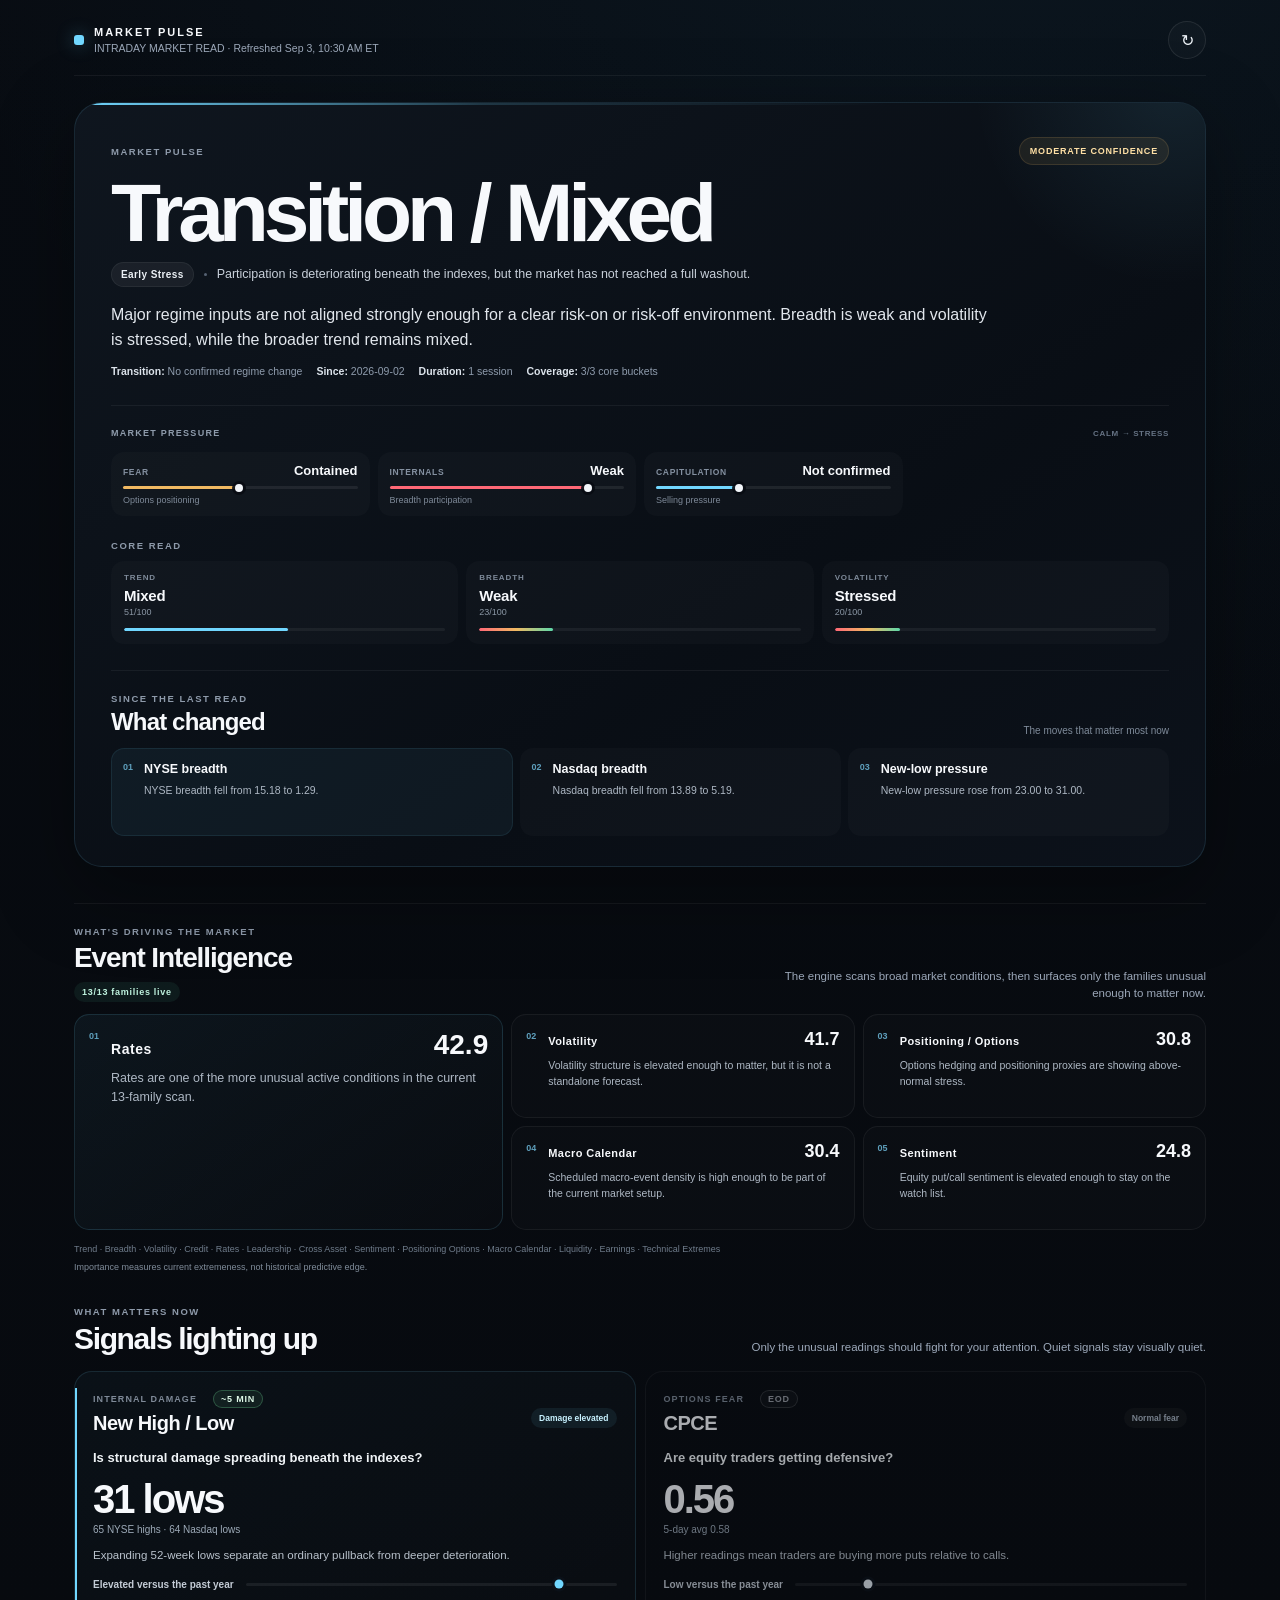
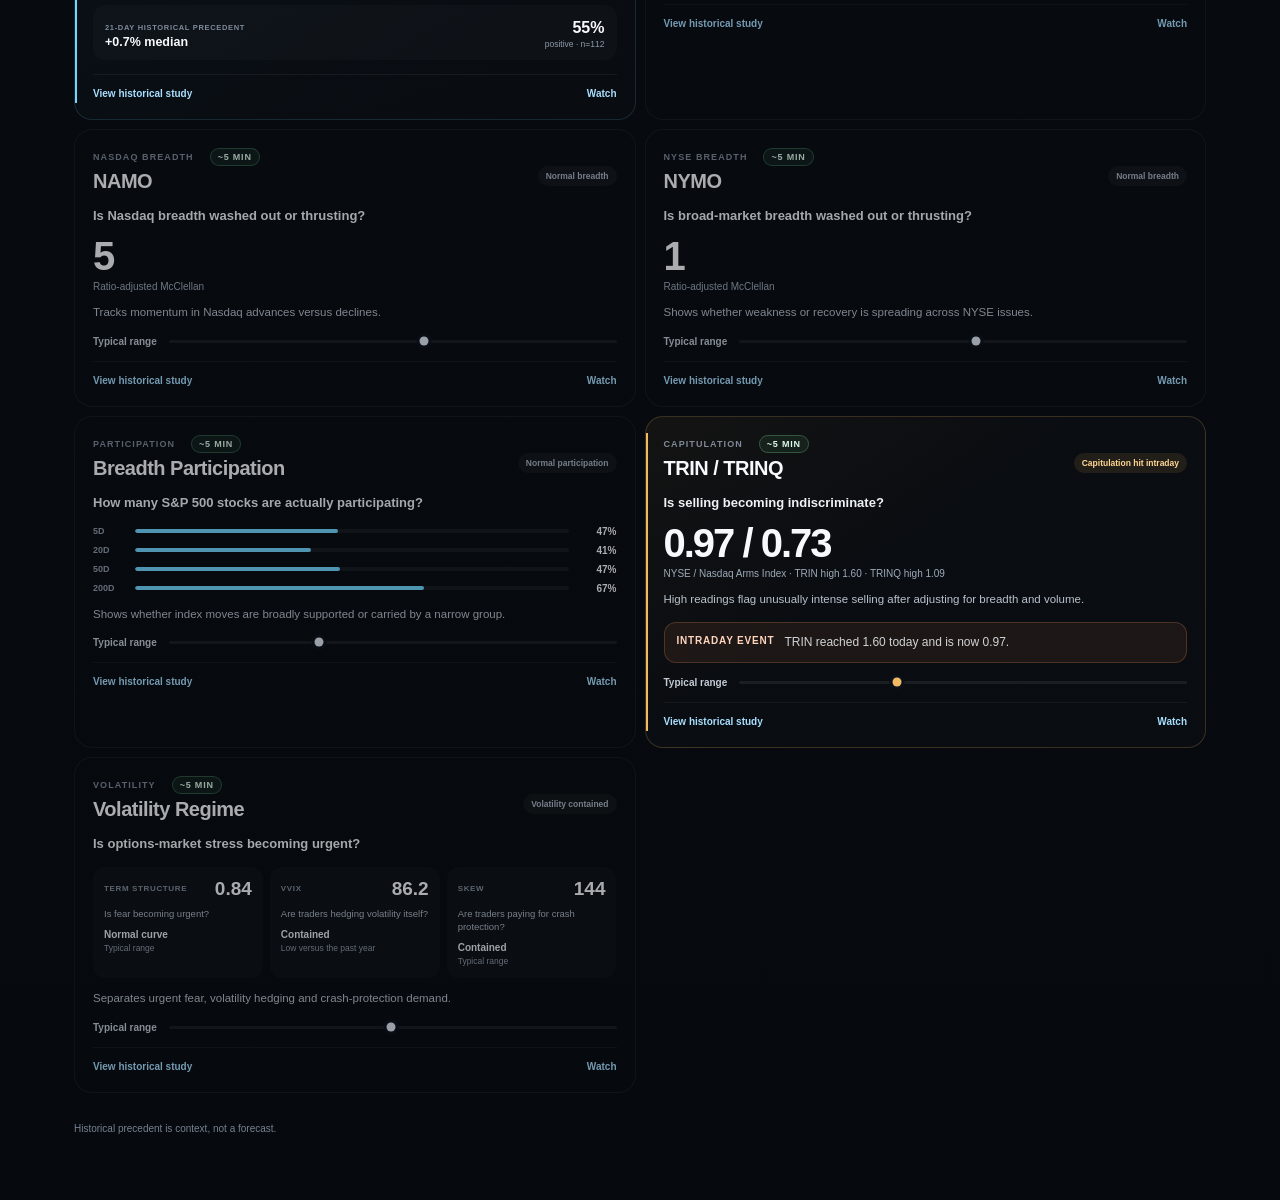
==== commit 40554c0a: "Assemble clean finished Market Pulse review product with visual QA" ====
--- a/index.html
+++ b/index.html
@@ -6,8 +6,9 @@
 <meta name="theme-color" content="#070a0f">
 <meta name="market-pulse-live-endpoint" content="/api/live">
 <title>Market Pulse</title>
-<link rel="stylesheet" href="pulse-v5.css?v=4">
-<link rel="stylesheet" href="market-regime.css?v=2">
+<link rel="stylesheet" href="pulse-v5.css?v=5">
+<link rel="stylesheet" href="market-regime.css?v=3">
+<link rel="stylesheet" href="event-intelligence.css?v=1">
 </head>
 <body>
 <div class="shell">
@@ -21,7 +22,6 @@
   </div>
   <button id="refresh" class="refresh" type="button" aria-label="Refresh market data">↻</button>
 </header>
-
 <main>
   <section class="command-center" aria-label="Market Pulse command center">
     <div class="command-copy">
@@ -38,52 +38,52 @@
       <p id="regimeInterpretation" class="command-interpretation">Using completed-session trend, breadth and volatility.</p>
       <div id="regimeMeta" class="regime-meta"></div>
     </div>
-
     <div class="command-pressure">
-      <div class="command-pressure-head">
-        <span>MARKET PRESSURE</span>
-        <small>CALM → STRESS</small>
-      </div>
+      <div class="command-pressure-head"><span>MARKET PRESSURE</span><small>CALM → STRESS</small></div>
       <div id="pressureMap" class="pressure-map pulse-strip"></div>
     </div>
-
     <div class="command-buckets-wrap">
       <div class="command-section-label">CORE READ</div>
       <div id="regimeBuckets" class="regime-buckets"></div>
     </div>
-
     <div class="command-change-wrap">
       <div class="command-change-head">
-        <div>
-          <div class="command-section-label">SINCE THE LAST READ</div>
-          <h2>What changed</h2>
-        </div>
+        <div><div class="command-section-label">SINCE THE LAST READ</div><h2>What changed</h2></div>
         <span>The moves that matter most now</span>
       </div>
       <div id="changedList" class="change-list"></div>
     </div>
   </section>
 
+  <section class="event-intel" aria-label="Event Intelligence">
+    <div class="event-intel-head">
+      <div>
+        <div class="kicker">WHAT'S DRIVING THE MARKET</div>
+        <h2>Event Intelligence</h2>
+        <span id="eventCoverage" class="event-coverage">Loading 13-family scan…</span>
+      </div>
+      <p>The engine scans broad market conditions, then surfaces only the families unusual enough to matter now.</p>
+    </div>
+    <div id="eventDrivers" class="event-drivers"></div>
+    <div id="eventFamilyLine" class="event-family-line"></div>
+    <div id="eventNote" class="event-note"></div>
+  </section>
+
   <section class="signals-head">
-    <div>
-      <div class="kicker">WHAT MATTERS NOW</div>
-      <h2>Signals lighting up</h2>
-    </div>
+    <div><div class="kicker">WHAT MATTERS NOW</div><h2>Signals lighting up</h2></div>
     <p>Only the unusual readings should fight for your attention. Quiet signals stay visually quiet.</p>
   </section>
-
   <section id="signalBoard" class="signal-board" aria-live="polite"></section>
-
   <section id="historyDrawer" class="history-drawer" hidden>
     <button id="historyClose" class="history-close" type="button" aria-label="Close historical study">×</button>
     <div class="history-sheet" id="historyContent"></div>
   </section>
 </main>
-
 <footer>Historical precedent is context, not a forecast.</footer>
 </div>
 <script src="pulse-v5.js?v=4" defer></script>
-<script src="market-regime.js?v=2" defer></script>
+<script src="market-regime.js?v=3" defer></script>
+<script src="event-intelligence.js?v=1" defer></script>
 <script src="live-ui.js?v=2" defer></script>
 </body>
-</html>+</html>
--- a/pulse-v5.css
+++ b/pulse-v5.css
@@ -1 +1 @@
-:root{--bg:#080c14;--surface:#0e1522;--surface2:#111b2b;--line:rgba(255,255,255,.10);--line2:rgba(255,255,255,.065);--text:#fbfcff;--soft:#d7deea;--muted:#aab5c6;--faint:#7f8b9d;--blue:#77a5ff;--violet:#a58bff;--cyan:#5ed6e8;--green:#4fd2aa;--amber:#f2b75f;--red:#ff7180;--shadow:0 30px 90px rgba(0,0,0,.34)}*{box-sizing:border-box}html{font-family:Inter,ui-sans-serif,-apple-system,BlinkMacSystemFont,"Segoe UI",sans-serif;background:var(--bg);color:var(--text);-webkit-font-smoothing:antialiased}body{margin:0;min-height:100vh;background:radial-gradient(circle at 88% -8%,rgba(82,109,255,.16),transparent 30%),radial-gradient(circle at 5% 0%,rgba(165,139,255,.075),transparent 24%),linear-gradient(180deg,#090e18 0%,#080c14 48%,#070b12 100%)}button{font:inherit}.shell{width:min(1160px,100%);margin:auto;padding:20px 24px 64px}.topbar{display:flex;justify-content:space-between;align-items:center;padding:2px 0 18px;border-bottom:1px solid var(--line2)}.brand-wrap{display:flex;align-items:center;gap:11px}.brand-mark{width:15px;height:15px;border-radius:5px;background:linear-gradient(135deg,var(--blue),var(--violet));box-shadow:0 0 24px rgba(119,165,255,.36)}.brand{font-size:11px;font-weight:900;letter-spacing:.17em}.asof{font-size:11px;color:var(--muted);margin-top:4px}.refresh{width:38px;height:38px;border-radius:50%;border:1px solid var(--line);background:rgba(255,255,255,.035);color:#eef3fb;cursor:pointer}.refresh:hover{background:rgba(255,255,255,.075)}.kicker{font-size:10px;font-weight:900;letter-spacing:.15em;color:#9ca8ba;text-transform:uppercase}.market-core{position:relative;display:grid;grid-template-columns:minmax(0,1.15fr) minmax(330px,.85fr);gap:34px;margin:28px 0 18px;padding:38px;border:1px solid rgba(130,157,255,.17);border-radius:32px;background:linear-gradient(135deg,rgba(18,28,48,.98),rgba(11,18,30,.99) 62%,rgba(17,22,39,.98));box-shadow:var(--shadow);overflow:hidden}.market-core:before{content:"";position:absolute;width:460px;height:460px;border-radius:50%;right:-210px;top:-260px;background:radial-gradient(circle,rgba(119,165,255,.20),rgba(165,139,255,.08) 35%,transparent 69%);pointer-events:none}.market-core:after{content:"";position:absolute;left:0;bottom:0;width:54%;height:2px;background:linear-gradient(90deg,var(--blue),var(--violet),transparent)}.core-copy,.core-map-wrap{position:relative;z-index:1}.state-name{margin:10px 0 14px;font-size:clamp(48px,6.6vw,78px);line-height:.93;letter-spacing:-.058em;font-weight:790;max-width:720px}.state-summary{margin:0;max-width:700px;color:#d7deea;font-size:16px;line-height:1.6}.core-map-wrap{align-self:center;padding-left:30px;border-left:1px solid var(--line2)}.core-map-head{display:flex;justify-content:space-between;align-items:center;margin-bottom:22px}.core-map-head>span{font-size:10px;font-weight:900;letter-spacing:.14em;color:#a5b0c1}.core-map-head small{font-size:9px;font-weight:800;letter-spacing:.08em;color:#758197}.pressure-map{display:grid;gap:23px}.pressure-dim{display:grid;gap:8px}.pressure-line{display:flex;justify-content:space-between;gap:18px;align-items:baseline}.pressure-line span{font-size:10px;font-weight:900;letter-spacing:.10em;color:#9ca8ba}.pressure-line strong{font-size:16px;font-weight:800}.pressure-track{position:relative;height:7px;border-radius:999px;background:rgba(255,255,255,.075)}.pressure-track i{position:absolute;inset:0 auto 0 0;border-radius:inherit;background:linear-gradient(90deg,var(--blue),var(--violet));box-shadow:0 0 18px rgba(119,165,255,.16)}.pressure-dim.hot .pressure-track i{background:linear-gradient(90deg,var(--amber),var(--red))}.pressure-dim.warm .pressure-track i{background:linear-gradient(90deg,var(--blue),var(--amber))}.pressure-track b{position:absolute;top:50%;width:13px;height:13px;border-radius:50%;transform:translate(-50%,-50%);background:#f6f8fc;box-shadow:0 0 0 4px rgba(9,14,24,.88),0 0 18px rgba(255,255,255,.22)}.pressure-dim small{font-size:11px;color:var(--muted)}.change-section{margin:0 0 34px;padding:24px 0 4px}.section-head{display:flex;justify-content:space-between;align-items:end;gap:24px;margin-bottom:16px}.section-head h2{margin:5px 0 0;font-size:28px;letter-spacing:-.035em}.section-head p{margin:0;color:var(--muted);font-size:12px}.change-list{display:grid;grid-template-columns:1.2fr 1fr 1fr;gap:10px}.change-row{display:flex;gap:14px;min-height:112px;padding:17px 16px;border:1px solid var(--line2);border-radius:18px;background:rgba(255,255,255,.025)}.change-row.primary-change{border-color:rgba(119,165,255,.18);background:linear-gradient(145deg,rgba(119,165,255,.075),rgba(255,255,255,.026));box-shadow:0 14px 38px rgba(0,0,0,.15)}.change-index{font-size:10px;font-weight:900;letter-spacing:.08em;color:#7892c7;padding-top:2px}.change-row strong{display:block;font-size:14px;line-height:1.32}.change-row p{margin:7px 0 0;color:#c6ceda;font-size:12px;line-height:1.55}.signals-head{display:flex;justify-content:space-between;align-items:end;gap:24px;margin:6px 0 15px}.signals-head h2{margin:5px 0 0;font-size:30px;letter-spacing:-.04em}.signals-head p{margin:0;max-width:430px;color:var(--muted);font-size:12px;line-height:1.55;text-align:right}.signal-board{display:grid;grid-template-columns:repeat(2,minmax(0,1fr));gap:13px}.signal-module{position:relative;padding:21px;border:1px solid var(--line2);border-radius:22px;background:linear-gradient(180deg,rgba(16,25,41,.96),rgba(11,17,29,.98));overflow:hidden;box-shadow:0 15px 45px rgba(0,0,0,.16);transition:transform .2s ease,border-color .2s ease,background .2s ease}.signal-module:hover{transform:translateY(-1px);border-color:var(--line)}.signal-module.normal{background:linear-gradient(180deg,rgba(15,23,37,.82),rgba(10,16,27,.90))}.signal-module.watch{border-color:rgba(119,165,255,.18)}.signal-module.extreme{border-color:rgba(242,183,95,.25);background:linear-gradient(145deg,rgba(242,183,95,.065),rgba(16,24,39,.97) 36%)}.signal-module.severe{border-color:rgba(255,113,128,.28);background:linear-gradient(145deg,rgba(255,113,128,.075),rgba(16,24,39,.97) 36%)}.signal-module[data-rank="0"].severe,.signal-module[data-rank="0"].extreme{grid-column:1/-1;padding:25px}.signal-module:after{content:"";position:absolute;left:0;top:0;bottom:0;width:2px;background:transparent}.signal-module.watch:after{background:linear-gradient(var(--blue),transparent 82%)}.signal-module.extreme:after{background:linear-gradient(var(--amber),transparent 82%)}.signal-module.severe:after{background:linear-gradient(var(--red),transparent 82%)}.module-topline{min-height:18px;display:flex;align-items:center;gap:9px;margin-bottom:2px}.module-label{font-size:9.5px;font-weight:900;letter-spacing:.13em;color:#99a5b8;text-transform:uppercase}.priority-tag{font-size:8px;font-weight:950;letter-spacing:.11em;color:#ffe0a5;padding:4px 6px;border-radius:999px;background:rgba(242,183,95,.10);border:1px solid rgba(242,183,95,.13)}.severe .priority-tag{color:#ffb7be;background:rgba(255,113,128,.10);border-color:rgba(255,113,128,.14)}.module-head{display:flex;justify-content:space-between;align-items:flex-start;gap:14px}.module-head h3{margin:4px 0 0;font-size:21px;letter-spacing:-.025em}.module-state{font-size:9.5px;font-weight:900;padding:6px 9px;border-radius:999px;background:rgba(255,255,255,.055);color:#c6d0dd;white-space:nowrap}.module-state.watch{background:rgba(119,165,255,.11);color:#d7e4ff}.module-state.extreme{background:rgba(242,183,95,.12);color:#ffd793}.module-state.severe{background:rgba(255,113,128,.12);color:#ffabb3}.module-question{margin-top:17px;color:#f3f6fa;font-size:14px;font-weight:760;line-height:1.4}.signal-reading{margin-top:15px}.signal-reading strong{display:block;font-size:44px;line-height:.93;letter-spacing:-.05em}.signal-reading span{display:block;margin-top:7px;color:#b9c3d1;font-size:11px}.module-insight{margin:14px 0 0;color:#cbd3de;font-size:12.5px;line-height:1.55}.rarity{display:grid;grid-template-columns:auto 1fr;gap:14px;align-items:center;margin-top:16px}.rarity span{font-size:11px;font-weight:800;color:#e0e6ee}.rarity i{position:relative;height:4px;border-radius:999px;background:rgba(255,255,255,.09)}.rarity b{position:absolute;top:50%;width:11px;height:11px;border-radius:50%;transform:translate(-50%,-50%);background:#edf3fb;box-shadow:0 0 0 3px #111927}.watch .rarity b{background:var(--blue)}.extreme .rarity b{background:var(--amber)}.severe .rarity b{background:var(--red)}.precedent-teaser{display:grid;grid-template-columns:1fr auto;align-items:end;gap:14px;margin-top:18px;padding:14px 15px;border-radius:15px;background:rgba(255,255,255,.035);border:1px solid rgba(255,255,255,.055)}.precedent-teaser span{display:block;font-size:8.5px;font-weight:900;letter-spacing:.10em;color:#9ba7b8}.precedent-teaser strong{display:block;margin-top:4px;font-size:14px}.precedent-hit{text-align:right}.precedent-hit strong{font-size:18px}.precedent-hit small{display:block;margin-top:3px;font-size:9.5px;color:#b5c0ce}.module-actions{display:flex;justify-content:space-between;gap:14px;margin-top:17px;padding-top:13px;border-top:1px solid var(--line2)}.module-actions button{border:0;background:transparent;padding:2px 0;color:#d3e0ff;font-size:11px;font-weight:850;cursor:pointer}.module-actions button:hover{color:#fff}.watch-action.active{color:var(--green)}.breadth-ladder{display:grid;gap:9px;margin-top:16px}.breadth-ladder>div{display:grid;grid-template-columns:36px 1fr 42px;gap:9px;align-items:center}.breadth-ladder span{font-size:10px;font-weight:800;color:#a8b3c3}.breadth-ladder strong{text-align:right;font-size:11px}.mini-track{height:6px;border-radius:999px;background:rgba(255,255,255,.075);overflow:hidden}.mini-track i{display:block;height:100%;border-radius:inherit;background:linear-gradient(90deg,var(--violet),var(--blue))}.vol-cells{display:grid;grid-template-columns:repeat(3,1fr);gap:9px;margin-top:16px}.vol-cell{padding:14px;border-radius:15px;background:rgba(255,255,255,.028);border:1px solid rgba(255,255,255,.05)}.vol-cell-top{display:flex;justify-content:space-between;gap:10px;align-items:center}.vol-cell-top span{font-size:9px;font-weight:900;letter-spacing:.09em;color:#a0acbd}.vol-cell-top strong{font-size:22px}.vol-copy p{margin:9px 0 10px;color:#c7d0dc;font-size:10.5px;line-height:1.45}.vol-state{font-size:11px;font-weight:850;color:#f1f4f8}.vol-cell small{display:block;margin-top:4px;color:#b6c0ce;font-size:9.5px;line-height:1.35}.history-drawer{position:fixed;inset:0;z-index:50;padding:18px;overflow:auto;background:rgba(4,7,12,.80);backdrop-filter:blur(13px)}.history-sheet{width:min(920px,100%);margin:56px auto 28px;padding:28px;border:1px solid var(--line);border-radius:26px;background:#101827;box-shadow:0 35px 100px rgba(0,0,0,.52)}.history-close{position:fixed;top:17px;right:17px;width:40px;height:40px;border-radius:50%;border:1px solid var(--line);background:#141d2d;color:#fff;cursor:pointer}.drawer-kicker,.study-kicker{font-size:9px;font-weight:900;letter-spacing:.14em;color:#a0acbd}.history-sheet h2{margin:7px 0 8px;font-size:36px;letter-spacing:-.04em}.drawer-intro,.study-block>p{color:#c4ccd8;font-size:12px;line-height:1.6}.study-block{margin-top:24px;padding-top:22px;border-top:1px solid var(--line)}.study-grid{display:grid;grid-template-columns:repeat(4,1fr);gap:10px;margin-top:14px}.study-cell{padding:14px;border-radius:15px;background:rgba(255,255,255,.035);border:1px solid rgba(255,255,255,.06)}.study-cell span,.study-cell small{display:block}.study-cell span{font-size:8.5px;font-weight:900;letter-spacing:.09em;color:#a4afc0}.study-cell strong{display:block;margin:7px 0;font-size:24px}.study-cell small{margin-top:3px;color:#b7c1cf;font-size:9.5px;line-height:1.5}.episode-note{margin-top:12px;color:#98a5b7;font-size:9.5px}.drawer-open{overflow:hidden}footer{padding:28px 0 0;color:#8f9bac;font-size:10.5px;line-height:1.5}@media(max-width:880px){.market-core{grid-template-columns:1fr;gap:26px}.core-map-wrap{padding:24px 0 0;border-left:0;border-top:1px solid var(--line2)}.change-list{grid-template-columns:1fr}.signal-board{grid-template-columns:1fr}.signal-module[data-rank="0"].severe,.signal-module[data-rank="0"].extreme{grid-column:auto}.signals-head{align-items:flex-start;flex-direction:column;gap:8px}.signals-head p{text-align:left}}@media(max-width:680px){.shell{padding:14px 12px 44px}.topbar{padding-bottom:14px}.market-core{margin-top:16px;padding:23px 18px 21px;border-radius:23px;gap:23px}.state-name{font-size:46px;margin-top:9px}.state-summary{font-size:14px;line-height:1.55}.core-map-wrap{padding-top:20px}.core-map-head{margin-bottom:18px}.pressure-map{gap:18px}.pressure-line strong{font-size:15px}.pressure-dim small{font-size:10.5px}.change-section{margin-bottom:26px;padding-top:18px}.compact-head{align-items:flex-start;flex-direction:column;gap:4px}.section-head h2{font-size:26px}.section-head p{font-size:11px}.change-list{gap:8px}.change-row{min-height:auto;padding:13px 12px;border-radius:15px}.change-row strong{font-size:13.5px}.change-row p{font-size:11.5px;margin-top:5px}.signals-head{margin-bottom:12px}.signals-head h2{font-size:25px;line-height:1.08}.signals-head p{font-size:11.5px}.signal-board{gap:10px}.signal-module,.signal-module[data-rank="0"].severe,.signal-module[data-rank="0"].extreme{padding:17px 15px;border-radius:19px}.module-head h3{font-size:20px}.module-state{font-size:9px;padding:6px 8px}.module-question{font-size:13.5px;margin-top:14px}.signal-reading{margin-top:14px}.signal-reading strong{font-size:40px}.signal-reading span{font-size:10.5px}.module-insight{font-size:12px;line-height:1.5}.rarity{grid-template-columns:1fr;gap:8px}.rarity span{font-size:10.5px}.precedent-teaser{padding:12px}.precedent-teaser strong{font-size:13px}.vol-cells{grid-template-columns:1fr;gap:0;border-top:1px solid var(--line2);border-bottom:1px solid var(--line2)}.vol-cell{display:grid;grid-template-columns:1fr;padding:14px 0;border:0;border-radius:0;background:transparent}.vol-cell+.vol-cell{border-top:1px solid var(--line2)}.vol-cell-top span{font-size:9px}.vol-cell-top strong{font-size:23px}.vol-copy p{margin:6px 0 7px;font-size:11px}.vol-state{font-size:11.5px}.vol-cell small{font-size:10px}.module-actions button{font-size:11px}.history-drawer{padding:8px}.history-sheet{margin-top:50px;padding:20px 14px;border-radius:20px}.history-sheet h2{font-size:30px}.study-grid{grid-template-columns:repeat(2,1fr)}footer{padding-top:22px;font-size:10px}}+:root{--bg:#070a0f;--surface:#0c1119;--surface2:#101722;--line:rgba(255,255,255,.09);--line2:rgba(255,255,255,.055);--text:#f7f9fc;--soft:#d7dde7;--muted:#9ca8b9;--faint:#727f90;--cyan:#71d7ff;--green:#5dd8a9;--amber:#f1b962;--orange:#f28a56;--red:#ff6876;--shadow:0 24px 80px rgba(0,0,0,.34)}*{box-sizing:border-box}html{font-family:Inter,ui-sans-serif,-apple-system,BlinkMacSystemFont,"Segoe UI",sans-serif;background:var(--bg);color:var(--text);-webkit-font-smoothing:antialiased}body{margin:0;min-height:100vh;background:radial-gradient(circle at 78% -10%,rgba(39,112,151,.11),transparent 34%),linear-gradient(180deg,#080c12 0%,#070a0f 58%,#06090d 100%)}button{font:inherit}.shell{width:min(1180px,100%);margin:auto;padding:18px 24px 64px}.topbar{display:flex;justify-content:space-between;align-items:center;padding:3px 0 16px;border-bottom:1px solid var(--line2)}.brand-wrap{display:flex;align-items:center;gap:10px}.brand-mark{width:10px;height:10px;border-radius:3px;background:var(--cyan);box-shadow:0 0 18px rgba(113,215,255,.38)}.brand{font-size:11px;font-weight:900;letter-spacing:.18em}.asof{font-size:10.5px;color:var(--muted);margin-top:4px}.refresh{width:38px;height:38px;border-radius:50%;border:1px solid var(--line);background:rgba(255,255,255,.025);color:#edf2f7;cursor:pointer;transition:.2s ease}.refresh:hover{background:rgba(255,255,255,.065);transform:rotate(12deg)}.kicker,.command-section-label{font-size:9.5px;font-weight:900;letter-spacing:.16em;color:#8e9aaa;text-transform:uppercase}.command-center{position:relative;margin:26px 0 36px;padding:34px 36px 30px;border:1px solid rgba(113,215,255,.12);border-radius:28px;background:linear-gradient(145deg,rgba(15,22,31,.98),rgba(9,14,21,.99) 64%,rgba(12,18,27,.98));box-shadow:var(--shadow);overflow:hidden}.command-center:before{content:"";position:absolute;inset:0 auto auto 0;width:100%;height:2px;background:linear-gradient(90deg,var(--cyan),rgba(113,215,255,.18),transparent 72%)}.command-center:after{content:"";position:absolute;width:420px;height:420px;border-radius:50%;right:-180px;top:-230px;background:radial-gradient(circle,rgba(113,215,255,.10),transparent 68%);pointer-events:none}.command-copy,.command-pressure,.command-buckets-wrap,.command-change-wrap{position:relative;z-index:1}.command-eyebrow-row{display:flex;align-items:center;justify-content:space-between;gap:12px}.command-title{margin:11px 0 12px;font-size:clamp(46px,7vw,82px);line-height:.9;letter-spacing:-.062em;font-weight:800;max-width:900px}.command-state-row{display:flex;align-items:center;gap:10px;flex-wrap:wrap}.state-pill{display:inline-flex;align-items:center;padding:6px 9px;border-radius:999px;background:rgba(255,255,255,.055);border:1px solid rgba(255,255,255,.06);font-size:10px;font-weight:850;letter-spacing:.04em;color:#ecf1f6}.state-divider{width:3px;height:3px;border-radius:50%;background:#566273}.command-summary{font-size:12.5px;color:#c8d0da}.command-interpretation{margin:16px 0 0;max-width:880px;font-size:16px;line-height:1.55;color:#e2e7ed}.regime-meta{display:flex;gap:14px;flex-wrap:wrap;margin-top:13px;color:#8f9cad;font-size:10.5px}.regime-confidence{display:inline-flex;align-items:center;min-height:28px;padding:0 10px;border-radius:999px;border:1px solid rgba(255,255,255,.07);background:rgba(255,255,255,.03);font-size:9px;font-weight:900;letter-spacing:.09em;color:#bfc9d5}.command-pressure{margin-top:28px;padding-top:22px;border-top:1px solid var(--line2)}.command-pressure-head{display:flex;justify-content:space-between;align-items:center;margin-bottom:14px}.command-pressure-head span{font-size:9px;font-weight:900;letter-spacing:.14em;color:#8f9cac}.command-pressure-head small{font-size:8px;font-weight:800;letter-spacing:.08em;color:#667384}.pressure-map{display:grid;grid-template-columns:repeat(4,minmax(0,1fr));gap:8px}.pressure-dim{min-width:0;padding:11px 12px;border-radius:13px;background:rgba(255,255,255,.018)}.pressure-line{display:flex;justify-content:space-between;gap:10px;align-items:baseline}.pressure-line span{font-size:8.5px;font-weight:900;letter-spacing:.08em;color:#8490a0}.pressure-line strong{font-size:13px;font-weight:800}.pressure-track{position:relative;height:3px;margin-top:8px;border-radius:999px;background:rgba(255,255,255,.07)}.pressure-track i{position:absolute;inset:0 auto 0 0;border-radius:inherit;background:var(--cyan)}.pressure-dim.warm .pressure-track i{background:var(--amber)}.pressure-dim.hot .pressure-track i{background:var(--red)}.pressure-track b{position:absolute;top:50%;width:8px;height:8px;border-radius:50%;transform:translate(-50%,-50%);background:#f3f6fa;box-shadow:0 0 0 3px rgba(8,12,18,.9)}.pressure-dim small{display:block;margin-top:6px;font-size:9px;color:#7e8998;white-space:nowrap;overflow:hidden;text-overflow:ellipsis}.command-buckets-wrap{margin-top:24px}.regime-buckets{display:grid;grid-template-columns:repeat(3,minmax(0,1fr));gap:8px;margin-top:10px}.command-change-wrap{margin-top:26px;padding-top:22px;border-top:1px solid var(--line2)}.command-change-head{display:flex;align-items:end;justify-content:space-between;gap:18px;margin-bottom:12px}.command-change-head h2{margin:4px 0 0;font-size:24px;letter-spacing:-.035em}.command-change-head>span{font-size:10px;color:#7f8b9a}.change-list{display:grid;grid-template-columns:1.25fr 1fr 1fr;gap:7px}.change-row{display:flex;gap:11px;min-height:88px;padding:13px 12px;border:0;border-radius:13px;background:rgba(255,255,255,.018)}.change-row.primary-change{background:rgba(113,215,255,.055);box-shadow:inset 0 0 0 1px rgba(113,215,255,.09)}.change-index{font-size:9px;font-weight:900;color:#5e9fbc;padding-top:1px}.change-row strong{display:block;font-size:12.5px;line-height:1.3}.change-row p{margin:6px 0 0;color:#aeb8c4;font-size:10.5px;line-height:1.45}.signals-head{display:flex;justify-content:space-between;align-items:end;gap:24px;margin:0 0 15px}.signals-head h2{margin:5px 0 0;font-size:30px;letter-spacing:-.045em}.signals-head p{margin:0;max-width:460px;color:var(--muted);font-size:11.5px;line-height:1.5;text-align:right}.signal-board{display:grid;grid-template-columns:repeat(2,minmax(0,1fr));gap:9px}.signal-module{position:relative;padding:18px;border:1px solid var(--line2);border-radius:18px;background:rgba(255,255,255,.017);overflow:hidden;transition:transform .2s ease,border-color .2s ease,background .2s ease,opacity .2s ease}.signal-module:hover{transform:translateY(-1px);border-color:var(--line)}.signal-module.normal{opacity:.68;background:rgba(255,255,255,.009)}.signal-module.normal:hover{opacity:1}.signal-module.watch{border-color:rgba(113,215,255,.13);background:linear-gradient(145deg,rgba(113,215,255,.035),rgba(255,255,255,.012))}.signal-module.extreme{border-color:rgba(241,185,98,.20);background:linear-gradient(145deg,rgba(241,185,98,.06),rgba(255,255,255,.015) 44%)}.signal-module.severe{border-color:rgba(255,104,118,.24);background:linear-gradient(145deg,rgba(255,104,118,.07),rgba(255,255,255,.016) 44%)}.signal-module[data-rank="0"].severe,.signal-module[data-rank="0"].extreme{grid-column:1/-1;padding:24px;border-radius:22px;box-shadow:0 20px 60px rgba(0,0,0,.2)}.signal-module:after{content:"";position:absolute;left:0;top:16px;bottom:16px;width:2px;background:transparent}.signal-module.watch:after{background:var(--cyan)}.signal-module.extreme:after{background:var(--amber)}.signal-module.severe:after{background:var(--red)}.module-topline{min-height:17px;display:flex;align-items:center;gap:8px}.module-label{font-size:9px;font-weight:900;letter-spacing:.12em;color:#7f8a98;text-transform:uppercase}.priority-tag{font-size:7.5px;font-weight:950;letter-spacing:.1em;color:#ffd993;padding:3px 6px;border-radius:999px;background:rgba(241,185,98,.09)}.severe .priority-tag{color:#ffb3ba;background:rgba(255,104,118,.09)}.module-head{display:flex;justify-content:space-between;align-items:flex-start;gap:12px}.module-head h3{margin:4px 0 0;font-size:20px;letter-spacing:-.025em}.module-state{font-size:8.5px;font-weight:900;padding:5px 8px;border-radius:999px;background:rgba(255,255,255,.04);color:#aab6c4;white-space:nowrap}.module-state.watch{background:rgba(113,215,255,.08);color:#c8f2ff}.module-state.extreme{background:rgba(241,185,98,.10);color:#ffd692}.module-state.severe{background:rgba(255,104,118,.10);color:#ffb1b8}.module-question{margin-top:14px;color:#eff3f6;font-size:13px;font-weight:740;line-height:1.4}.signal-reading{margin-top:13px}.signal-reading strong{display:block;font-size:40px;line-height:.94;letter-spacing:-.05em}.signal-reading span{display:block;margin-top:6px;color:#9eabb9;font-size:10px}.module-insight{margin:12px 0 0;color:#b9c2cc;font-size:11.5px;line-height:1.5}.rarity{display:grid;grid-template-columns:auto 1fr;gap:12px;align-items:center;margin-top:14px}.rarity span{font-size:10px;font-weight:800;color:#c4ccd6}.rarity i{position:relative;height:3px;border-radius:999px;background:rgba(255,255,255,.07)}.rarity b{position:absolute;top:50%;width:9px;height:9px;border-radius:50%;transform:translate(-50%,-50%);background:#dfe7ef;box-shadow:0 0 0 3px #0b1119}.watch .rarity b{background:var(--cyan)}.extreme .rarity b{background:var(--amber)}.severe .rarity b{background:var(--red)}.precedent-teaser{display:grid;grid-template-columns:1fr auto;align-items:end;gap:12px;margin-top:15px;padding:11px 12px;border-radius:12px;background:rgba(255,255,255,.018)}.precedent-teaser span{display:block;font-size:7.5px;font-weight:900;letter-spacing:.09em;color:#7f8b99}.precedent-teaser strong{display:block;margin-top:3px;font-size:12.5px}.precedent-hit{text-align:right}.precedent-hit strong{font-size:16px}.precedent-hit small{display:block;margin-top:2px;font-size:8.5px;color:#8e9aa8}.module-actions{display:flex;justify-content:space-between;gap:12px;margin-top:14px;padding-top:11px;border-top:1px solid var(--line2)}.module-actions button{border:0;background:transparent;padding:2px 0;color:#a8dfff;font-size:10px;font-weight:850;cursor:pointer}.module-actions button:hover{color:#fff}.watch-action.active{color:var(--green)}.breadth-ladder{display:grid;gap:8px;margin-top:14px}.breadth-ladder>div{display:grid;grid-template-columns:34px 1fr 40px;gap:8px;align-items:center}.breadth-ladder span{font-size:9px;font-weight:800;color:#8f9aa8}.breadth-ladder strong{text-align:right;font-size:10px}.mini-track{height:4px;border-radius:999px;background:rgba(255,255,255,.06);overflow:hidden}.mini-track i{display:block;height:100%;border-radius:inherit;background:var(--cyan)}.vol-cells{display:grid;grid-template-columns:repeat(3,1fr);gap:7px;margin-top:14px}.vol-cell{padding:11px;border-radius:12px;background:rgba(255,255,255,.018)}.vol-cell-top{display:flex;justify-content:space-between;gap:9px;align-items:center}.vol-cell-top span{font-size:8px;font-weight:900;letter-spacing:.08em;color:#83909e}.vol-cell-top strong{font-size:19px}.vol-copy p{margin:7px 0 9px;color:#aeb8c3;font-size:9.5px;line-height:1.4}.vol-state{font-size:10px;font-weight:850;color:#e7ebef}.vol-cell small{display:block;margin-top:3px;color:#8f9aa7;font-size:8.5px;line-height:1.3}.history-drawer{position:fixed;inset:0;z-index:50;padding:18px;overflow:auto;background:rgba(3,6,10,.82);backdrop-filter:blur(14px)}.history-sheet{width:min(920px,100%);margin:56px auto 28px;padding:28px;border:1px solid var(--line);border-radius:24px;background:#0d141e;box-shadow:0 35px 100px rgba(0,0,0,.56)}.history-close{position:fixed;top:17px;right:17px;width:40px;height:40px;border-radius:50%;border:1px solid var(--line);background:#111923;color:#fff;cursor:pointer}.drawer-kicker,.study-kicker{font-size:9px;font-weight:900;letter-spacing:.14em;color:#8f9cab}.history-sheet h2{margin:7px 0 8px;font-size:36px;letter-spacing:-.04em}.drawer-intro,.study-block>p{color:#bac3ce;font-size:12px;line-height:1.6}.study-block{margin-top:24px;padding-top:22px;border-top:1px solid var(--line)}.study-grid{display:grid;grid-template-columns:repeat(4,1fr);gap:8px;margin-top:14px}.study-cell{padding:12px;border-radius:12px;background:rgba(255,255,255,.022)}.study-cell span,.study-cell small{display:block}.study-cell span{font-size:8px;font-weight:900;letter-spacing:.09em;color:#8793a2}.study-cell strong{display:block;margin:7px 0;font-size:22px}.study-cell small{margin-top:3px;color:#98a5b3;font-size:9px;line-height:1.5}.episode-note{margin-top:12px;color:#7e8a99;font-size:9px}.drawer-open{overflow:hidden}footer{padding:28px 0 0;color:#778392;font-size:10px;line-height:1.5}@media(max-width:880px){.pressure-map{grid-template-columns:repeat(2,minmax(0,1fr))}.change-list{grid-template-columns:1fr}.signal-board{grid-template-columns:1fr}.signal-module[data-rank="0"].severe,.signal-module[data-rank="0"].extreme{grid-column:auto}.signals-head{align-items:flex-start;flex-direction:column;gap:8px}.signals-head p{text-align:left}.regime-buckets{grid-template-columns:1fr 1fr 1fr}}@media(max-width:680px){.shell{padding:12px 11px 40px}.topbar{padding-bottom:12px}.command-center{margin:15px 0 28px;padding:24px 18px 18px;border-radius:22px}.command-eyebrow-row{align-items:flex-start}.command-title{font-size:clamp(48px,17vw,70px);margin:10px 0 12px;max-width:100%}.command-state-row{gap:8px}.state-divider{display:none}.command-summary{width:100%;font-size:12px;line-height:1.45}.command-interpretation{font-size:14px;line-height:1.5;margin-top:14px}.regime-meta{gap:9px;margin-top:11px;font-size:9.5px}.command-pressure{margin-top:21px;padding-top:17px}.pressure-map{grid-template-columns:repeat(2,minmax(0,1fr));gap:6px}.pressure-dim{padding:9px 10px}.pressure-dim small{font-size:8px}.command-buckets-wrap{margin-top:18px}.regime-buckets{grid-template-columns:repeat(3,minmax(0,1fr));gap:5px}.command-change-wrap{margin-top:19px;padding-top:17px}.command-change-head{align-items:flex-start}.command-change-head h2{font-size:21px}.command-change-head>span{display:none}.change-row{min-height:auto;padding:11px 10px}.signals-head{margin-bottom:11px}.signals-head h2{font-size:26px}.signal-module{padding:16px;border-radius:16px}.signal-module[data-rank="0"].severe,.signal-module[data-rank="0"].extreme{padding:19px}.signal-reading strong{font-size:36px}.vol-cells{grid-template-columns:1fr}.study-grid{grid-template-columns:repeat(2,1fr)}.history-sheet{padding:20px}.history-sheet h2{font-size:30px}}
--- a/market-regime.css
+++ b/market-regime.css
@@ -1 +1 @@
-.regime-panel{display:grid;grid-template-columns:minmax(0,1.05fr) minmax(360px,.95fr);gap:24px;margin:0 0 30px;padding:24px 26px;border:1px solid rgba(119,165,255,.14);border-radius:24px;background:linear-gradient(145deg,rgba(14,22,36,.92),rgba(10,16,27,.96));box-shadow:0 18px 50px rgba(0,0,0,.16)}.regime-main{min-width:0}.regime-title-row{display:flex;align-items:center;gap:12px;flex-wrap:wrap;margin-top:5px}.regime-title-row h2{margin:0;font-size:32px;letter-spacing:-.04em}.regime-confidence{display:inline-flex;align-items:center;min-height:25px;padding:5px 8px;border-radius:999px;border:1px solid rgba(255,255,255,.08);background:rgba(255,255,255,.04);font-size:9px;font-weight:900;letter-spacing:.08em;color:#cdd6e3}.regime-confidence.high{color:#bff3df;background:rgba(79,210,170,.09);border-color:rgba(79,210,170,.16)}.regime-confidence.moderate{color:#ffe0a5;background:rgba(242,183,95,.09);border-color:rgba(242,183,95,.16)}.regime-confidence.low{color:#cbd5e3}.regime-main>p{margin:10px 0 0;max-width:650px;color:#d0d7e2;font-size:13px;line-height:1.55}.regime-meta{display:flex;gap:8px 16px;flex-wrap:wrap;margin-top:15px;color:#9eabba;font-size:10.5px}.regime-meta strong{color:#e7ecf4;font-weight:800}.regime-buckets{display:grid;grid-template-columns:repeat(3,minmax(0,1fr));gap:8px;align-self:center}.regime-bucket{padding:13px;border-radius:15px;border:1px solid rgba(255,255,255,.055);background:rgba(255,255,255,.025)}.regime-bucket span{display:block;font-size:8.5px;font-weight:900;letter-spacing:.10em;color:#8f9cad;text-transform:uppercase}.regime-bucket strong{display:block;margin-top:6px;font-size:13px}.regime-bucket small{display:block;margin-top:5px;color:#9eabba;font-size:9.5px;line-height:1.35}.regime-bucket-meter{height:4px;margin-top:10px;border-radius:999px;background:rgba(255,255,255,.07);overflow:hidden}.regime-bucket-meter i{display:block;height:100%;border-radius:inherit;background:linear-gradient(90deg,var(--violet),var(--blue))}.regime-unavailable{color:#9eabba;font-size:11px;line-height:1.5}@media(max-width:880px){.regime-panel{grid-template-columns:1fr}.regime-buckets{grid-template-columns:repeat(3,minmax(0,1fr))}}@media(max-width:680px){.regime-panel{gap:18px;margin-bottom:24px;padding:19px 17px;border-radius:20px}.regime-title-row h2{font-size:27px}.regime-main>p{font-size:12.5px}.regime-buckets{grid-template-columns:1fr}.regime-bucket{display:grid;grid-template-columns:72px 1fr 64px;gap:8px;align-items:center;padding:11px 12px}.regime-bucket strong,.regime-bucket small{margin:0}.regime-bucket small{text-align:right}.regime-bucket-meter{grid-column:1/-1;margin-top:2px}}+.regime-confidence.high{color:#bff3df;background:rgba(93,216,169,.08);border-color:rgba(93,216,169,.14)}.regime-confidence.moderate{color:#ffe0a5;background:rgba(241,185,98,.08);border-color:rgba(241,185,98,.14)}.regime-confidence.low{color:#c3ccd7}.regime-meta strong{color:#dce3eb;font-weight:800}.regime-bucket{position:relative;min-width:0;padding:12px 13px 13px;border-radius:13px;background:rgba(255,255,255,.018);overflow:hidden}.regime-bucket span{display:block;font-size:8px;font-weight:900;letter-spacing:.11em;color:#7e8a99;text-transform:uppercase}.regime-bucket strong{display:block;margin-top:5px;font-size:15px;letter-spacing:-.015em}.regime-bucket small{display:block;margin-top:3px;color:#8b97a5;font-size:9px;line-height:1.3}.regime-bucket-meter{height:3px;margin-top:9px;border-radius:999px;background:rgba(255,255,255,.055);overflow:hidden}.regime-bucket-meter i{display:block;height:100%;border-radius:inherit;background:var(--cyan)}.regime-bucket:nth-child(2) .regime-bucket-meter i{background:linear-gradient(90deg,var(--red),var(--amber),var(--green))}.regime-bucket:nth-child(3) .regime-bucket-meter i{background:linear-gradient(90deg,var(--red),var(--amber),var(--green))}.regime-unavailable{grid-column:1/-1;padding:12px 0;color:#8b97a5;font-size:10px;line-height:1.5}@media(max-width:680px){.regime-bucket{padding:10px 9px 11px}.regime-bucket span{font-size:7px}.regime-bucket strong{font-size:12px}.regime-bucket small{font-size:8px}.regime-bucket-meter{margin-top:7px}}
--- a/event-intelligence.css
+++ b/event-intelligence.css
@@ -0,0 +1 @@
+.event-intel{margin:0 0 34px;padding:22px 0 0;border-top:1px solid var(--line2)}.event-intel-head{display:flex;justify-content:space-between;gap:20px;align-items:end;margin-bottom:12px}.event-intel-head h2{margin:5px 0 0;font-size:28px;letter-spacing:-.04em}.event-intel-head p{margin:0;max-width:460px;color:var(--muted);font-size:11.5px;line-height:1.5;text-align:right}.event-coverage{display:inline-flex;margin-top:8px;padding:5px 8px;border-radius:999px;background:rgba(93,216,169,.08);color:#bff3df;font-size:9px;font-weight:900;letter-spacing:.08em}.event-drivers{display:grid;grid-template-columns:1.25fr repeat(2,minmax(0,1fr));gap:8px}.event-driver{display:flex;gap:12px;min-height:104px;padding:14px;border:1px solid var(--line2);border-radius:15px;background:rgba(255,255,255,.015)}.event-driver-primary{grid-row:span 2;min-height:216px;background:linear-gradient(145deg,rgba(113,215,255,.055),rgba(255,255,255,.012));border-color:rgba(113,215,255,.14)}.event-rank{font-size:9px;font-weight:900;color:#5e9fbc;padding-top:2px}.event-copy{flex:1}.event-topline{display:flex;justify-content:space-between;gap:12px;align-items:baseline}.event-topline span{font-size:11px;font-weight:900;letter-spacing:.04em}.event-topline strong{font-size:18px}.event-driver-primary .event-topline span{font-size:14px}.event-driver-primary .event-topline strong{font-size:28px}.event-copy p{margin:8px 0 0;color:#aeb8c4;font-size:10.5px;line-height:1.5}.event-driver-primary .event-copy p{font-size:12.5px;line-height:1.55}.event-family-line{margin-top:12px;color:#6f7c8b;font-size:9px;line-height:1.6}.event-note{margin-top:6px;color:#7f8b99;font-size:9px}.event-unavailable{padding:14px;color:#8f9cab;font-size:11px}@media(max-width:880px){.event-drivers{grid-template-columns:1fr 1fr}.event-driver-primary{grid-row:auto;grid-column:1/-1;min-height:auto}}@media(max-width:680px){.event-intel{margin-bottom:26px;padding-top:18px}.event-intel-head{align-items:flex-start;flex-direction:column;gap:6px}.event-intel-head h2{font-size:24px}.event-intel-head p{text-align:left;font-size:11px}.event-drivers{grid-template-columns:1fr;gap:7px}.event-driver,.event-driver-primary{grid-column:auto;min-height:auto;padding:12px;border-radius:13px}.event-driver-primary .event-topline span{font-size:12px}.event-driver-primary .event-topline strong{font-size:22px}.event-copy p,.event-driver-primary .event-copy p{font-size:11px}.event-family-line{font-size:8.5px;overflow-wrap:anywhere}}
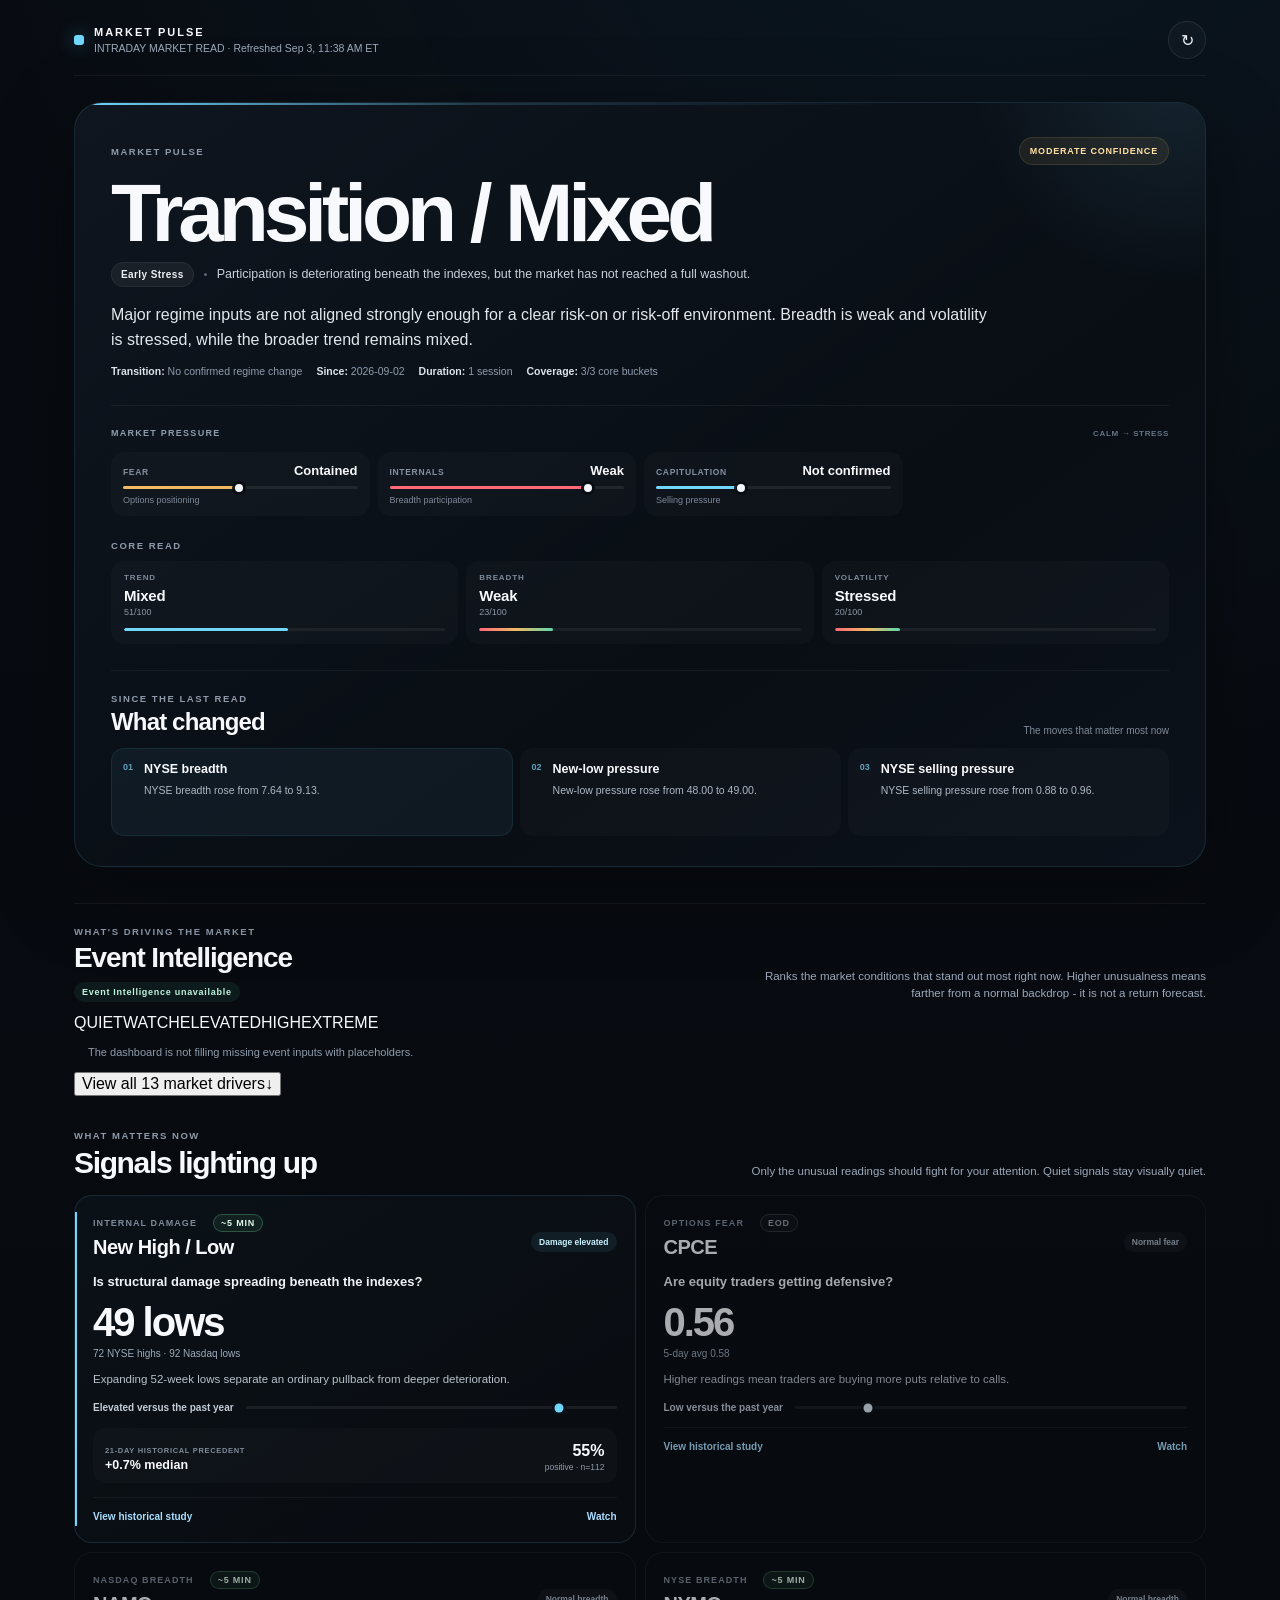
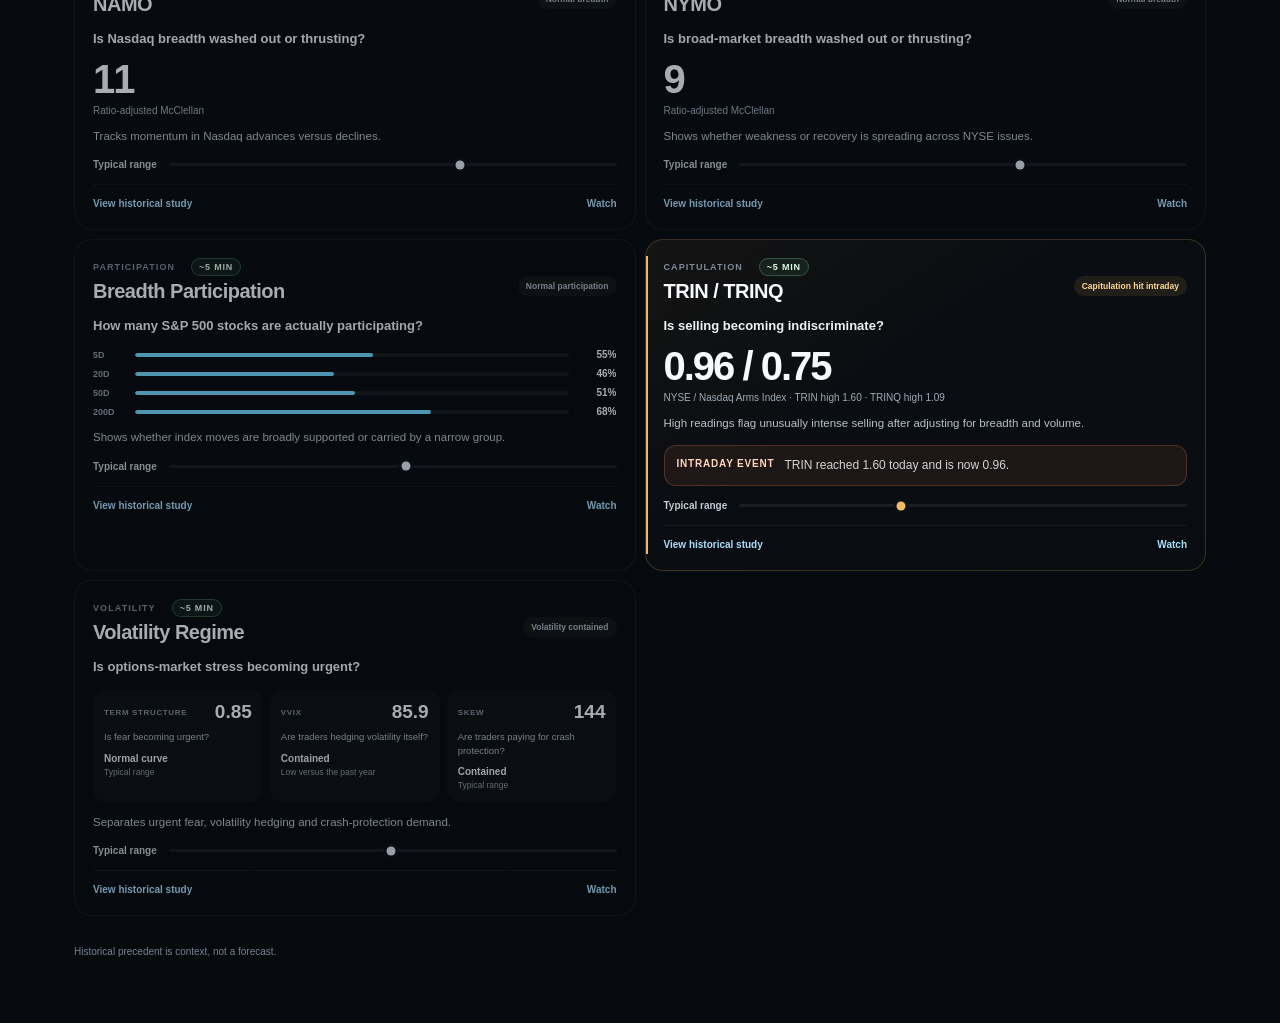
==== commit ae52108f: "Make Event Intelligence visual and expandable" ====
--- a/index.html
+++ b/index.html
@@ -7,8 +7,8 @@
 <meta name="market-pulse-live-endpoint" content="/api/live">
 <title>Market Pulse</title>
 <link rel="stylesheet" href="pulse-v5.css?v=5">
-<link rel="stylesheet" href="market-regime.css?v=3">
-<link rel="stylesheet" href="event-intelligence.css?v=1">
+<link rel="stylesheet" href="market-regime.css?v=4">
+<link rel="stylesheet" href="event-intelligence.css?v=2">
 </head>
 <body>
 <div class="shell">
@@ -62,10 +62,16 @@
         <h2>Event Intelligence</h2>
         <span id="eventCoverage" class="event-coverage">Loading 13-family scan…</span>
       </div>
-      <p>The engine scans broad market conditions, then surfaces only the families unusual enough to matter now.</p>
+      <p>Ranks the market conditions that stand out most right now. Higher unusualness means farther from a normal backdrop - it is not a return forecast.</p>
+    </div>
+    <div class="event-scale" aria-label="Event Intelligence unusualness scale">
+      <span>QUIET</span><i></i><span>WATCH</span><i></i><span>ELEVATED</span><i></i><span>HIGH</span><i></i><span>EXTREME</span>
     </div>
     <div id="eventDrivers" class="event-drivers"></div>
-    <div id="eventFamilyLine" class="event-family-line"></div>
+    <button id="eventExpand" class="event-expand" type="button" aria-expanded="false" aria-controls="eventAllFamilies">
+      <span>View all 13 market drivers</span><b>↓</b>
+    </button>
+    <div id="eventAllFamilies" class="event-all" hidden></div>
     <div id="eventNote" class="event-note"></div>
   </section>
 
@@ -82,8 +88,8 @@
 <footer>Historical precedent is context, not a forecast.</footer>
 </div>
 <script src="pulse-v5.js?v=4" defer></script>
-<script src="market-regime.js?v=3" defer></script>
-<script src="event-intelligence.js?v=1" defer></script>
+<script src="market-regime.js?v=4" defer></script>
+<script src="event-intelligence.js?v=2" defer></script>
 <script src="live-ui.js?v=2" defer></script>
 </body>
 </html>
